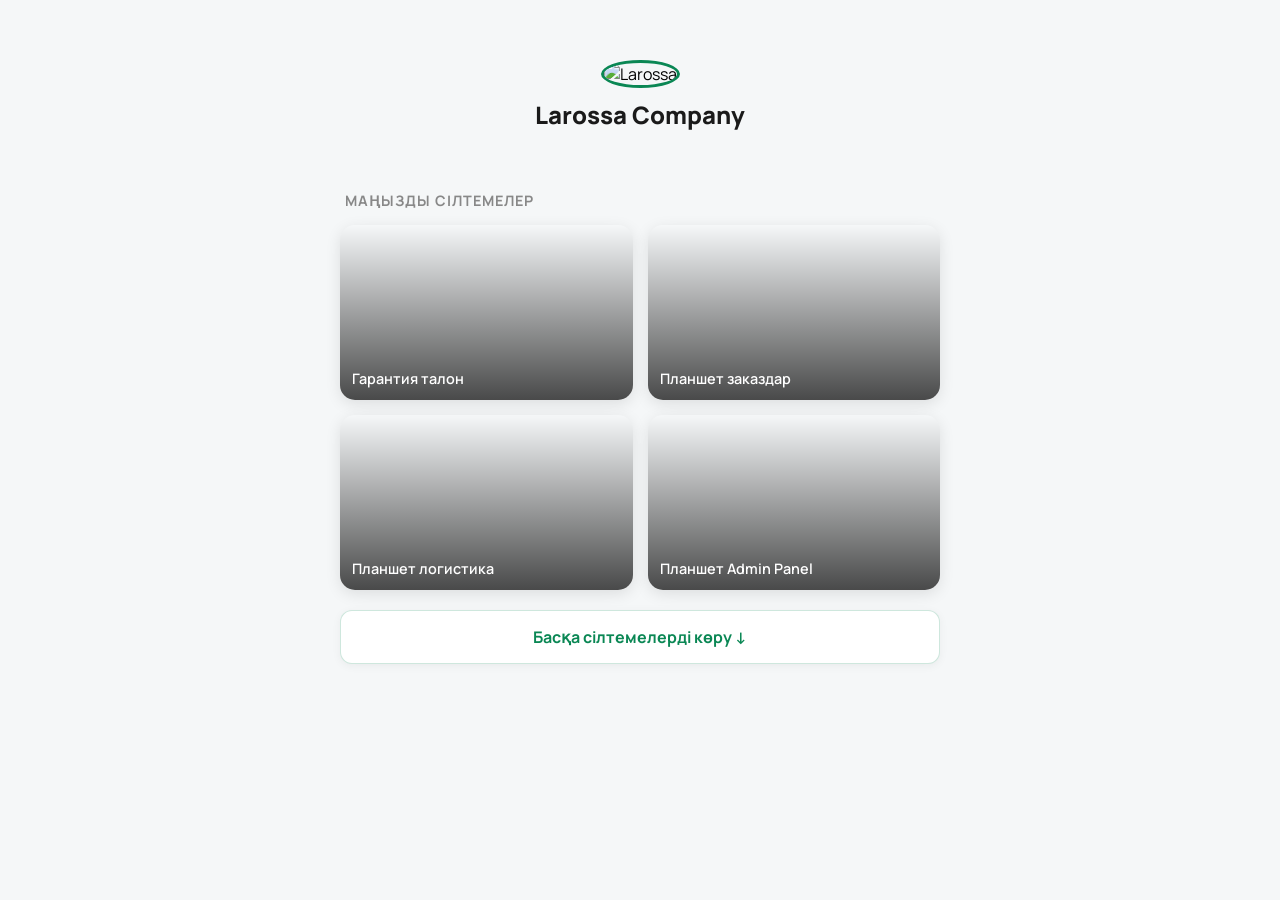
==== index.html @ 6d0a40e6 "Update index.html" ====
<!DOCTYPE html>
<html lang="kk">
<head>
    <meta charset="UTF-8">
    <meta name="viewport" content="width=device-width, initial-scale=1.0">
    <title>Larossa | Сілтемелер порталы</title>
    <link href="https://fonts.googleapis.com/css2?family=Manrope:wght@400;600;800&display=swap" rel="stylesheet">
    <style>
        :root {
            --bg-color: #F5F7F8;
            --larossa-green: #0A8754;
            --larossa-dark: #1A1A1A;
            --white: #FFFFFF;
        }

        body {
            font-family: 'Manrope', sans-serif;
            background-color: var(--bg-color);
            margin: 0;
            padding: 20px;
            display: flex;
            flex-direction: column;
            align-items: center;
        }

        .header {
            text-align: center;
            margin: 40px 0;
        }

        .main-logo {
            width: 80px;
            height: 80px;
            border-radius: 50%;
            border: 3px solid var(--larossa-green);
            margin-bottom: 10px;
        }

        h2 { font-weight: 800; color: var(--larossa-dark); margin: 0; }

        .container {
            width: 100%;
            max-width: 600px;
        }

        .section-title {
            font-size: 0.9rem;
            text-transform: uppercase;
            letter-spacing: 1px;
            color: #888;
            margin: 20px 0 15px 5px;
            font-weight: 700;
        }

        /* Grid System */
        .grid {
            display: grid;
            grid-template-columns: repeat(2, 1fr); /* Телефонда 2 қатар */
            gap: 15px;
        }

        /* Карточка стилі */
        .link-card {
            aspect-ratio: 16 / 9; /* Сәл сопақша квадрат */
            border-radius: 15px;
            position: relative;
            overflow: hidden;
            text-decoration: none;
            display: flex;
            align-items: flex-end;
            padding: 12px;
            background-size: cover;
            background-position: center;
            transition: transform 0.3s ease;
            box-shadow: 0 4px 15px rgba(0,0,0,0.1);
        }

        .link-card:hover { transform: translateY(-5px); }

        /* Суреттің бетіндегі күңгірт қабат (текст оқылу үшін) */
        .link-card::after {
            content: "";
            position: absolute;
            top: 0; left: 0; right: 0; bottom: 0;
            background: linear-gradient(to top, rgba(0,0,0,0.7), transparent);
            z-index: 1;
        }

        .link-card span {
            color: white;
            font-weight: 600;
            font-size: 0.9rem;
            position: relative;
            z-index: 2;
        }

        /* Раскрывающийся список (Details/Summary) */
        details {
            margin-top: 20px;
            width: 100%;
        }

        summary {
            list-style: none;
            padding: 15px;
            background: var(--white);
            border-radius: 12px;
            cursor: pointer;
            font-weight: 700;
            text-align: center;
            color: var(--larossa-green);
            border: 1px solid rgba(10, 135, 84, 0.2);
            box-shadow: 0 2px 10px rgba(0,0,0,0.05);
        }

        summary::-webkit-details-marker { display: none; }

        .more-links {
            margin-top: 15px;
            display: grid;
            grid-template-columns: repeat(2, 1fr);
            gap: 15px;
        }

        /* Суреттер (Мысал ретінде) */
        .logo { background-image: url('https://i.ibb.co.com/hFhh091B/logo.jpg'); }
        .logo2 { background-image: url('https://i.ibb.co.com/xqrTSq0d/logo2.jpg'); }
        .img-talon { background-image: url('https://i.ibb.co.com/5xFCdHnH/image.png'); }
        .img-order-tablet { background-image: url('https://i.ibb.co.com/dwwY4bC5/image.png'); }
        .parfum-catalog { background-image: url('https://i.ibb.co.com/wNzszx00/image.png'); }
        .tablet-info { background-image: url('https://i.ibb.co.com/q3thtWdB/image.png'); }
        .admin-larossa { background-image: url('https://i.ibb.co.com/bV7DLCh/image.png'); }
        .google-photo { background-image: url('[data-uri]'); }
        .img-logistic { background-image: url('https://i.ibb.co.com/ZRsCJvVy/image.png'); }
        .img-admin-tablet { background-image: url('https://i.ibb.co.com/vr7xwR9/image.png'); }
        .img-tab-ord { background-image: url('https://i.ibb.co.com/GfgzMLRS/image.png'); }

    </style>
</head>
<body>

    <div class="header">
        <img src="https://i.ibb.co.com/xqrTSq0d/logo2.jpg" alt="Larossa" class="main-logo">
        <h2>Larossa Company</h2>
    </div>

    <div class="container">
        <p class="section-title">Маңызды сілтемелер</p>
        <div class="grid">
            <a href="https://verification-larossa.vercel.app" class="link-card img-talon">
                <span>Гарантия талон</span>
            </a>
            <a href="https://order-tablet.vercel.app/" class="link-card img-order-tablet">
                <span>Планшет заказдар</span>
            </a>
            <a href="https://order-tablet.vercel.app/logistic.html" class="link-card img-logistic">
                <span>Планшет логистика</span>
            </a>
             <a href="https://order-tablet.vercel.app/admin.htm" class="link-card img-admin-tablet">
                <span>Планшет Admin Panel</span>
            </a>
        </div>

        <details>
            <summary>Басқа сілтемелерді көру ↓</summary>
            <div class="more-links">
                <a href="https://larossa-parfum.vercel.app/" class="link-card parfum-catalog">
                    <span>Larossa Parfum</span>
                </a>
                <a href="https://larossa-admin-1c4e.vercel.app/" class="link-card admin-larossa">
                    <span>Larossa Admin Panel</span>
                </a>
                <a href="https://larossa-tablet.vercel.app/" class="link-card tablet-info">
                    <span>Tablet Info Site</span>
                </a>
                <!-- <a class="link-card"></a> -->
                <a href="https://tabord.vercel.app" class="link-card img-tab-ord">
                    <span>Tablet Order Old</span>
                </a>

                <a href="https://docs.google.com/spreadsheets/d/1u7T7lGbIvgHhG8JxWNNgHK0X9gIK9KAcIjQOewuol2s/edit?usp=sharing" class="link-card google-photo">
                    <span>Гарантия талон</span>
                </a>
                <!-- <a href="https://docs.google.com/spreadsheets/d/1MIAvuvFOprSRODo-tbY8HzwO29RBLBEURg0iL03JXKs/edit?usp=sharing" class="link-card google-photo">
                    <span>Планшет заказдар</span>
                </a> -->
                <a href="https://docs.google.com/spreadsheets/d/13bPM_inFofWvX0b2xyXkfLhNUJ-ubwMTy_xui6X1R38/edit?usp=sharing" class="link-card google-photo">
                    <span>Larossa Parfum</span>
                </a>
                <a href="https://docs.google.com/spreadsheets/d/1jvmnqUuFOtTuPW8xGA1qc2hK8neG4qlotNtf1NgYAL4/edit?usp=sharing" class="link-card google-photo">
                    <span>Tablet Order Old</span>
                </a>
            </div>
        </details>
    </div>

</body>
</html>
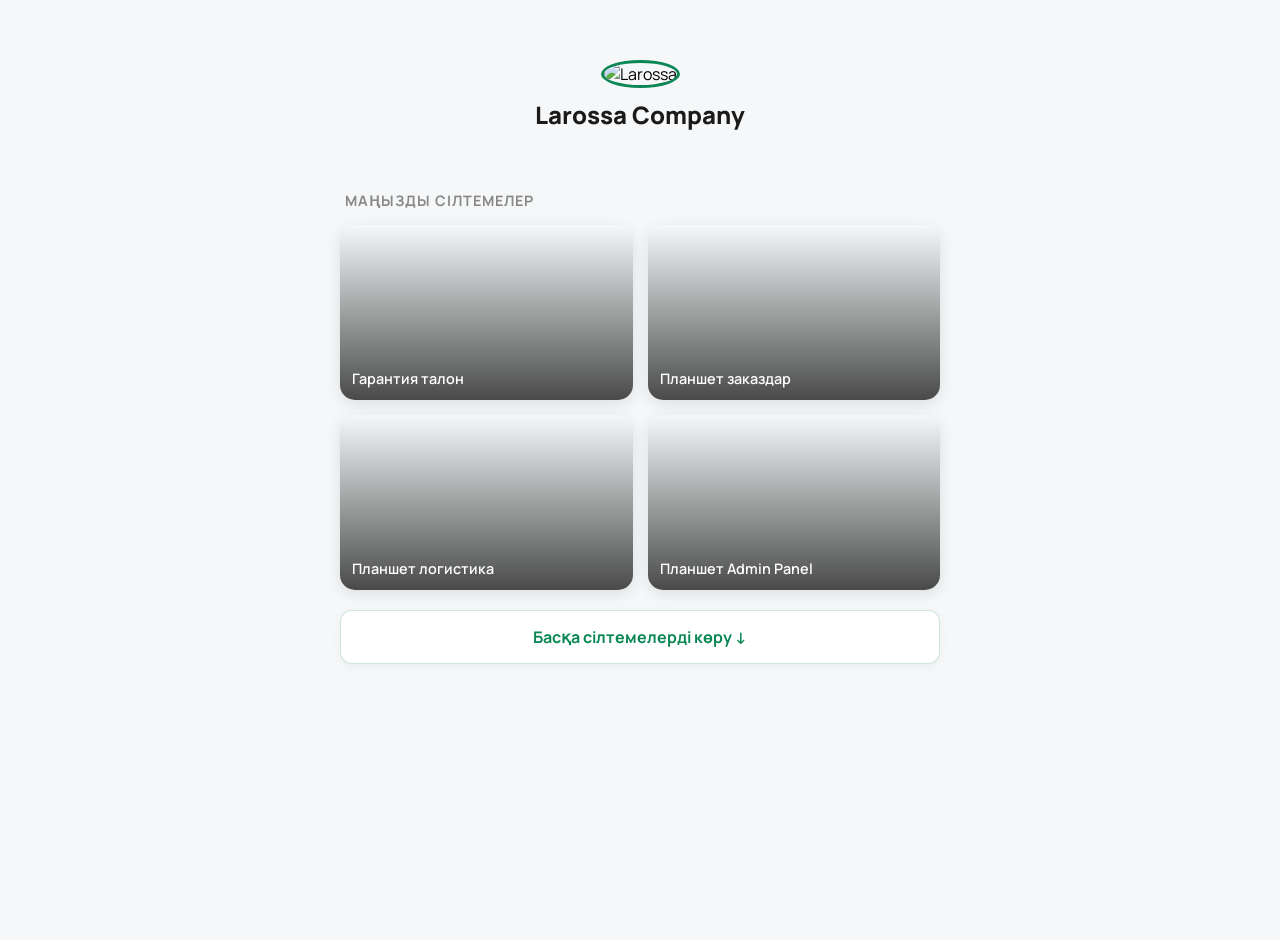
==== commit 454f1432: "Add prefetch links for additional HTML pages" ====
--- a/index.html
+++ b/index.html
@@ -4,6 +4,10 @@
     <meta charset="UTF-8">
     <meta name="viewport" content="width=device-width, initial-scale=1.0">
     <title>Larossa | Сілтемелер порталы</title>
+    <link rel="prefetch" href="admin.html">
+    <link rel="prefetch" href="logistic.html">
+    <link rel="prefetch" href="talon.html">
+    <link rel="prefetch" href="orders.html">
     <link href="https://fonts.googleapis.com/css2?family=Manrope:wght@400;600;800&display=swap" rel="stylesheet">
     <style>
         :root {
@@ -21,6 +25,7 @@
             display: flex;
             flex-direction: column;
             align-items: center;
+            min-height: 100vh;
         }
 
         .header {
@@ -147,16 +152,16 @@
     <div class="container">
         <p class="section-title">Маңызды сілтемелер</p>
         <div class="grid">
-            <a href="https://verification-larossa.vercel.app" class="link-card img-talon">
+            <a href="talon.html" class="link-card img-talon">
                 <span>Гарантия талон</span>
             </a>
-            <a href="https://order-tablet.vercel.app/" class="link-card img-order-tablet">
+            <a href="orders.html" class="link-card img-order-tablet">
                 <span>Планшет заказдар</span>
             </a>
-            <a href="https://order-tablet.vercel.app/logistic.html" class="link-card img-logistic">
+            <a href="logistic.html" class="link-card img-logistic">
                 <span>Планшет логистика</span>
             </a>
-             <a href="https://order-tablet.vercel.app/admin.htm" class="link-card img-admin-tablet">
+             <a href="admin.html" class="link-card img-admin-tablet">
                 <span>Планшет Admin Panel</span>
             </a>
         </div>
@@ -164,30 +169,30 @@
         <details>
             <summary>Басқа сілтемелерді көру ↓</summary>
             <div class="more-links">
-                <a href="https://larossa-parfum.vercel.app/" class="link-card parfum-catalog">
+                <a href="https://larossa-parfum.vercel.app/" class="link-card parfum-catalog" target="_blank">
                     <span>Larossa Parfum</span>
                 </a>
-                <a href="https://larossa-admin-1c4e.vercel.app/" class="link-card admin-larossa">
+                <a href="https://larossa-admin-1c4e.vercel.app/" class="link-card admin-larossa" target="_blank">
                     <span>Larossa Admin Panel</span>
                 </a>
-                <a href="https://larossa-tablet.vercel.app/" class="link-card tablet-info">
+                <a href="https://larossa-tablet.vercel.app/" class="link-card tablet-info" target="_blank">
                     <span>Tablet Info Site</span>
                 </a>
                 <!-- <a class="link-card"></a> -->
-                <a href="https://tabord.vercel.app" class="link-card img-tab-ord">
+                <a href="https://tabord.vercel.app" class="link-card img-tab-ord" target="_blank">
                     <span>Tablet Order Old</span>
                 </a>
 
-                <a href="https://docs.google.com/spreadsheets/d/1u7T7lGbIvgHhG8JxWNNgHK0X9gIK9KAcIjQOewuol2s/edit?usp=sharing" class="link-card google-photo">
+                <a href="https://docs.google.com/spreadsheets/d/1u7T7lGbIvgHhG8JxWNNgHK0X9gIK9KAcIjQOewuol2s/edit?usp=sharing" class="link-card google-photo" target="_blank">
                     <span>Гарантия талон</span>
                 </a>
                 <!-- <a href="https://docs.google.com/spreadsheets/d/1MIAvuvFOprSRODo-tbY8HzwO29RBLBEURg0iL03JXKs/edit?usp=sharing" class="link-card google-photo">
                     <span>Планшет заказдар</span>
                 </a> -->
-                <a href="https://docs.google.com/spreadsheets/d/13bPM_inFofWvX0b2xyXkfLhNUJ-ubwMTy_xui6X1R38/edit?usp=sharing" class="link-card google-photo">
+                <a href="https://docs.google.com/spreadsheets/d/13bPM_inFofWvX0b2xyXkfLhNUJ-ubwMTy_xui6X1R38/edit?usp=sharing" class="link-card google-photo" target="_blank">
                     <span>Larossa Parfum</span>
                 </a>
-                <a href="https://docs.google.com/spreadsheets/d/1jvmnqUuFOtTuPW8xGA1qc2hK8neG4qlotNtf1NgYAL4/edit?usp=sharing" class="link-card google-photo">
+                <a href="https://docs.google.com/spreadsheets/d/1jvmnqUuFOtTuPW8xGA1qc2hK8neG4qlotNtf1NgYAL4/edit?usp=sharing" class="link-card google-photo" target="_blank">
                     <span>Tablet Order Old</span>
                 </a>
             </div>
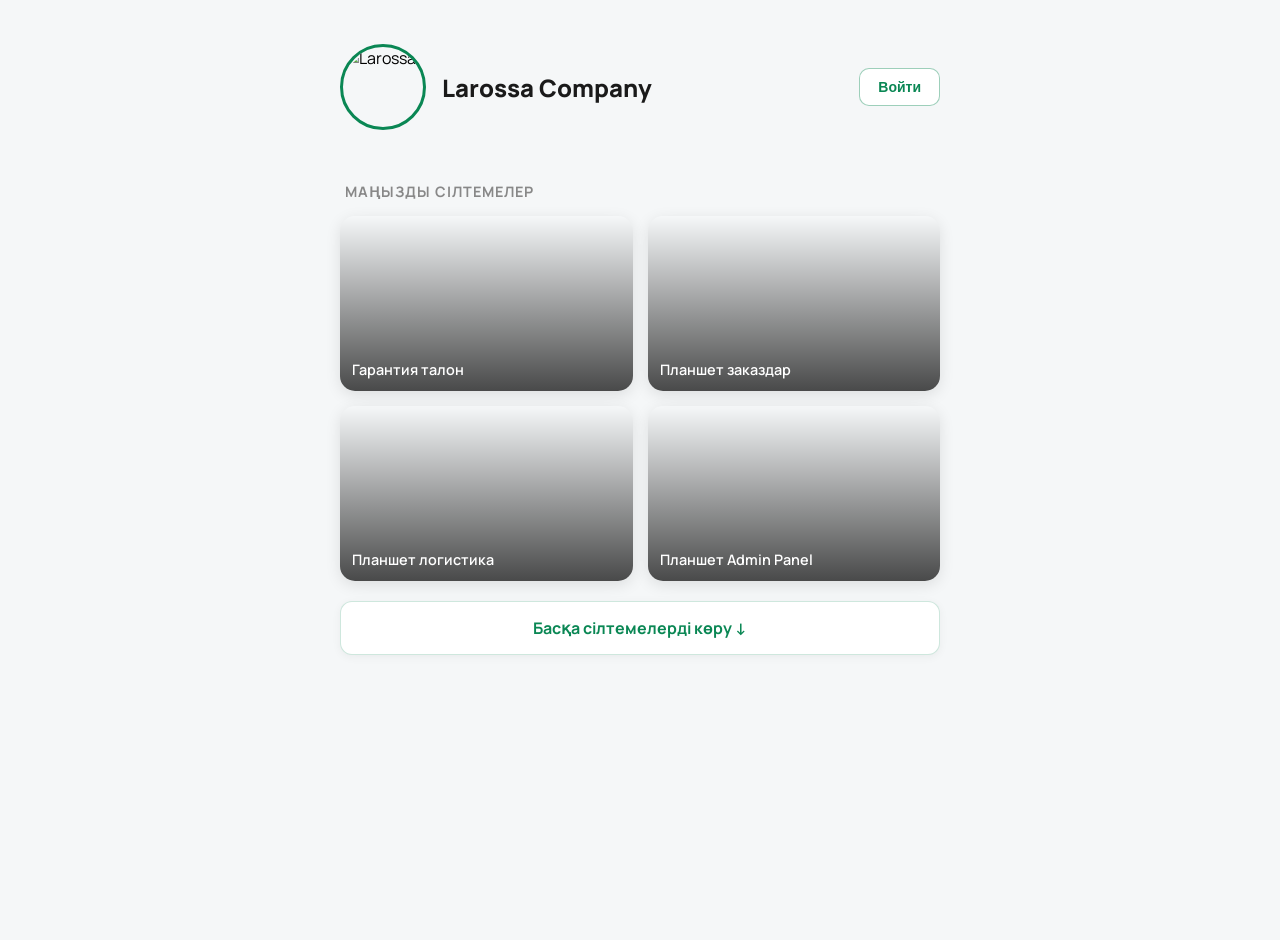
==== commit 8a7f097f: "Refactor header layout and add authentication popup" ====
--- a/index.html
+++ b/index.html
@@ -29,9 +29,35 @@
         }
 
         .header {
-            text-align: center;
-            margin: 40px 0;
-        }
+            width: 100%;
+            max-width: 600px;
+            display: flex;
+            align-items: center;
+            justify-content: space-between;
+            gap: 16px;
+            margin: 24px 0 32px;
+            flex-wrap: wrap;
+        }
+        .header-left {
+            display: flex;
+            align-items: center;
+            gap: 16px;
+            flex: 1;
+            min-width: 0;
+        }
+        .header .main-logo { margin-bottom: 0; }
+        .header-auth-btn {
+            padding: 10px 18px;
+            border-radius: 10px;
+            font-weight: 600;
+            font-size: 14px;
+            cursor: pointer;
+            border: 1px solid rgba(10,135,84,0.4);
+            background: #fff;
+            color: var(--larossa-green);
+            flex-shrink: 0;
+        }
+        .header-auth-btn:hover { background: #f0fdf4; }
 
         .main-logo {
             width: 80px;
@@ -145,8 +171,23 @@
 <body>
 
     <div class="header">
-        <img src="https://i.ibb.co.com/xqrTSq0d/logo2.jpg" alt="Larossa" class="main-logo">
-        <h2>Larossa Company</h2>
+        <div class="header-left">
+            <img src="https://i.ibb.co.com/xqrTSq0d/logo2.jpg" alt="Larossa" class="main-logo">
+            <h2 id="companyName">Larossa Company</h2>
+        </div>
+        <button type="button" id="authBtn" class="header-auth-btn">Войти</button>
+    </div>
+    <div id="authPopup" style="display:none;position:fixed;inset:0;background:rgba(0,0,0,.5);z-index:10000;align-items:center;justify-content:center;padding:20px">
+        <div style="background:#fff;border-radius:16px;padding:28px;max-width:340px;width:100%;box-shadow:0 20px 60px rgba(0,0,0,.25)">
+            <h3 style="margin:0 0 20px;font-size:18px">Кіру</h3>
+            <p id="authErr" style="color:#dc2626;font-size:13px;margin-bottom:10px;min-height:18px"></p>
+            <input type="text" id="authLogin" placeholder="Логин" style="width:100%;padding:12px;border:1px solid #e2e8f0;border-radius:10px;margin-bottom:10px;font-size:15px;box-sizing:border-box">
+            <input type="password" id="authPwd" placeholder="Пароль" style="width:100%;padding:12px;border:1px solid #e2e8f0;border-radius:10px;margin-bottom:16px;font-size:15px;box-sizing:border-box">
+            <div style="display:flex;gap:10px;margin-top:4px">
+                <button type="button" id="authCancel" style="flex:1;padding:12px;border:1px solid #e2e8f0;border-radius:10px;background:#f1f5f9;color:#1e293b;font-weight:600;cursor:pointer;font-size:14px">Болдырмау</button>
+                <button type="button" id="authSubmit" style="flex:1;padding:12px;border:none;border-radius:10px;background:var(--larossa-green);color:#fff;font-weight:600;cursor:pointer;font-size:14px">Кіру</button>
+            </div>
+        </div>
     </div>
 
     <div class="container">
@@ -199,5 +240,136 @@
         </details>
     </div>
 
+<script src="https://cdn.jsdelivr.net/npm/@supabase/supabase-js@2"></script>
+<script>
+(function(){
+  const SB_URL='https://jnuokhhqojlurvadcduv.supabase.co';
+  const SB_KEY='sb_publishable_3l9NjY0Qadv3dJ9x3-t19w_8mKniZBk';
+  const sb=window.supabase.createClient(SB_URL,SB_KEY);
+  const PORTAL_TOKEN_KEY='portal_token';
+  const PROTECTED_PAGES=['orders.html','logistic.html','talon.html','admin.html'];
+
+  sb.from('site_display').select('company_name').eq('id',1).single().then(function(r){
+    if(r.data&&r.data.company_name){
+      var el=document.getElementById('companyName');
+      if(el) el.textContent=r.data.company_name;
+    }
+  });
+
+  function updateAuthButton(){
+    var btn=document.getElementById('authBtn');
+    if(!btn) return;
+    btn.textContent=localStorage.getItem(PORTAL_TOKEN_KEY)?'Выйти':'Войти';
+  }
+  function showAuthPopup(){
+    document.getElementById('authErr').textContent='';
+    document.getElementById('authLogin').value='';
+    document.getElementById('authPwd').value='';
+    document.getElementById('authPopup').style.display='flex';
+  }
+  function hideAuthPopup(){
+    document.getElementById('authPopup').style.display='none';
+  }
+  function sha256Hex(str){
+    return crypto.subtle.digest('SHA-256',new TextEncoder().encode(str)).then(function(buf){
+      return Array.from(new Uint8Array(buf)).map(function(b){return ('0'+b.toString(16)).slice(-2);}).join('');
+    });
+  }
+  function doLogin(){
+    var login=document.getElementById('authLogin').value.trim();
+    var pwd=(document.getElementById('authPwd').value||'').trim();
+    var errEl=document.getElementById('authErr');
+    if(!login){ errEl.textContent='Логин енгізіңіз'; return; }
+    if(!pwd){ errEl.textContent='Пароль енгізіңіз'; return; }
+    errEl.textContent='';
+    sb.from('portal_users').select('id,password_hash').eq('login', login).maybeSingle().then(function(r){
+      if(r.error){ errEl.textContent='Қате: '+ (r.error.message||'база'); return; }
+      var user=r.data;
+      if(!user||!user.id){ errEl.textContent='Логин немесе пароль қате'; return; }
+      var stored=String(user.password_hash||'').trim();
+      var storedLower=stored.toLowerCase();
+      var isSha256Hex=/^[0-9a-f]{64}$/.test(storedLower);
+      function doSession(){
+        var token=crypto.randomUUID?crypto.randomUUID():''+Date.now()+Math.random();
+        var deviceInfo=(navigator.userAgent||'').slice(0,500);
+        sb.from('portal_sessions').insert({user_id:user.id,token:token,device_info:deviceInfo}).then(function(ins){
+          if(ins.error){ errEl.textContent='Сеанс қате: '+ins.error.message; return; }
+          localStorage.setItem(PORTAL_TOKEN_KEY,token);
+          hideAuthPopup();
+          updateAuthButton();
+        });
+      }
+      if(!isSha256Hex){
+        if(pwd!==stored){ errEl.textContent='Логин немесе пароль қате'; return; }
+        doSession();
+        return;
+      }
+      sha256Hex(pwd).then(function(inputHash){
+        var inputHashStr=String(inputHash||'').trim().toLowerCase();
+        if(inputHashStr!==storedLower){ errEl.textContent='Логин немесе пароль қате'; return; }
+        doSession();
+      });
+    }).catch(function(e){ errEl.textContent='Қате: '+(e&&e.message?e.message:'желі'); });
+  }
+  function doLogout(){
+    localStorage.removeItem(PORTAL_TOKEN_KEY);
+    updateAuthButton();
+  }
+
+  document.getElementById('authBtn').addEventListener('click',function(){
+    if(localStorage.getItem(PORTAL_TOKEN_KEY)) doLogout();
+    else showAuthPopup();
+  });
+  document.getElementById('authCancel').addEventListener('click',hideAuthPopup);
+  document.getElementById('authSubmit').addEventListener('click',doLogin);
+  document.getElementById('authPwd').addEventListener('keydown',function(e){ if(e.key==='Enter') doLogin(); });
+
+  document.querySelector('.container').addEventListener('click',function(e){
+    var a=e.target.closest('a[href]');
+    if(!a||!a.href) return;
+    var path=a.getAttribute('href')||'';
+    var isProtected=PROTECTED_PAGES.some(function(p){ return path.indexOf(p)!==-1; });
+    if(isProtected&&!localStorage.getItem(PORTAL_TOKEN_KEY)){
+      e.preventDefault();
+      showAuthPopup();
+    }
+  });
+
+  updateAuthButton();
+
+  // Сеанс әлі бар-жоғын тексеру (админ аяқтағанда сол құрылғыдан шығару)
+  function checkSessionAndLogout(){
+    var token=localStorage.getItem(PORTAL_TOKEN_KEY);
+    if(!token) return;
+    sb.from('portal_sessions').select('id').eq('token',token).maybeSingle().then(function(r){
+      if(r.error||!r.data){
+        localStorage.removeItem(PORTAL_TOKEN_KEY);
+        updateAuthButton();
+        alert('Сеанс аяқталды. Қайта кіріңіз.');
+      }
+    });
+  }
+
+  // Бет ашылғанда бір рет тексеру
+  if(localStorage.getItem(PORTAL_TOKEN_KEY)) checkSessionAndLogout();
+  // 15 сек сайын тексеру (админ «Завершить» басқанда көп күтпей шығады)
+  setInterval(checkSessionAndLogout,15000);
+
+  // Realtime: админ сеансты жойған сәтте дереу шығару
+  function subscribeSessionKick(){
+    var token=localStorage.getItem(PORTAL_TOKEN_KEY);
+    if(!token) return;
+    sb.channel('portal_sessions_kick').on('postgres_changes',{event:'DELETE',schema:'public',table:'portal_sessions'},function(p){
+      var old=p.old;
+      if(old&&old.token===token){
+        localStorage.removeItem(PORTAL_TOKEN_KEY);
+        updateAuthButton();
+        alert('Сеанс аяқталды. Қайта кіріңіз.');
+      }
+    }).subscribe();
+  }
+  subscribeSessionKick();
+})();
+</script>
 </body>
 </html>
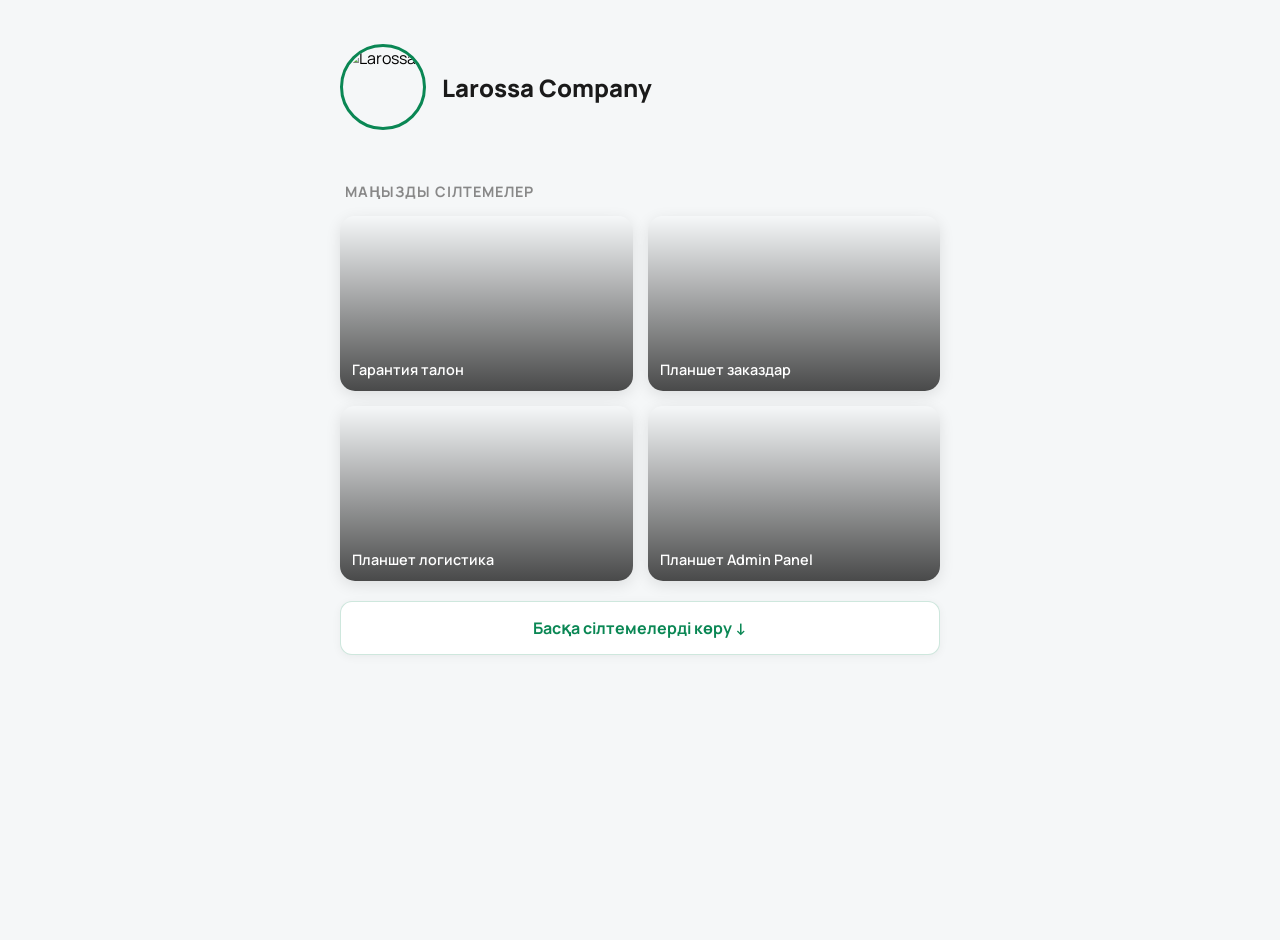
==== commit d3d0b581: "Remove authentication button and popup Removed authentication button and related popup functionality" ====
--- a/index.html
+++ b/index.html
@@ -46,19 +46,6 @@
             min-width: 0;
         }
         .header .main-logo { margin-bottom: 0; }
-        .header-auth-btn {
-            padding: 10px 18px;
-            border-radius: 10px;
-            font-weight: 600;
-            font-size: 14px;
-            cursor: pointer;
-            border: 1px solid rgba(10,135,84,0.4);
-            background: #fff;
-            color: var(--larossa-green);
-            flex-shrink: 0;
-        }
-        .header-auth-btn:hover { background: #f0fdf4; }
-
         .main-logo {
             width: 80px;
             height: 80px;
@@ -175,19 +162,6 @@
             <img src="https://i.ibb.co.com/xqrTSq0d/logo2.jpg" alt="Larossa" class="main-logo">
             <h2 id="companyName">Larossa Company</h2>
         </div>
-        <button type="button" id="authBtn" class="header-auth-btn">Войти</button>
-    </div>
-    <div id="authPopup" style="display:none;position:fixed;inset:0;background:rgba(0,0,0,.5);z-index:10000;align-items:center;justify-content:center;padding:20px">
-        <div style="background:#fff;border-radius:16px;padding:28px;max-width:340px;width:100%;box-shadow:0 20px 60px rgba(0,0,0,.25)">
-            <h3 style="margin:0 0 20px;font-size:18px">Кіру</h3>
-            <p id="authErr" style="color:#dc2626;font-size:13px;margin-bottom:10px;min-height:18px"></p>
-            <input type="text" id="authLogin" placeholder="Логин" style="width:100%;padding:12px;border:1px solid #e2e8f0;border-radius:10px;margin-bottom:10px;font-size:15px;box-sizing:border-box">
-            <input type="password" id="authPwd" placeholder="Пароль" style="width:100%;padding:12px;border:1px solid #e2e8f0;border-radius:10px;margin-bottom:16px;font-size:15px;box-sizing:border-box">
-            <div style="display:flex;gap:10px;margin-top:4px">
-                <button type="button" id="authCancel" style="flex:1;padding:12px;border:1px solid #e2e8f0;border-radius:10px;background:#f1f5f9;color:#1e293b;font-weight:600;cursor:pointer;font-size:14px">Болдырмау</button>
-                <button type="button" id="authSubmit" style="flex:1;padding:12px;border:none;border-radius:10px;background:var(--larossa-green);color:#fff;font-weight:600;cursor:pointer;font-size:14px">Кіру</button>
-            </div>
-        </div>
     </div>
 
     <div class="container">
@@ -243,132 +217,14 @@
 <script src="https://cdn.jsdelivr.net/npm/@supabase/supabase-js@2"></script>
 <script>
 (function(){
-  const SB_URL='https://jnuokhhqojlurvadcduv.supabase.co';
-  const SB_KEY='sb_publishable_3l9NjY0Qadv3dJ9x3-t19w_8mKniZBk';
-  const sb=window.supabase.createClient(SB_URL,SB_KEY);
-  const PORTAL_TOKEN_KEY='portal_token';
-  const PROTECTED_PAGES=['orders.html','logistic.html','talon.html','admin.html'];
-
+  if(typeof window.supabase==='undefined')return;
+  var sb=window.supabase.createClient('https://jnuokhhqojlurvadcduv.supabase.co','sb_publishable_3l9NjY0Qadv3dJ9x3-t19w_8mKniZBk');
   sb.from('site_display').select('company_name').eq('id',1).single().then(function(r){
-    if(r.data&&r.data.company_name){
-      var el=document.getElementById('companyName');
-      if(el) el.textContent=r.data.company_name;
+    if(r&&r.data&&r.data.company_name){
+      var e=document.getElementById('companyName');
+      if(e)e.textContent=r.data.company_name;
     }
-  });
-
-  function updateAuthButton(){
-    var btn=document.getElementById('authBtn');
-    if(!btn) return;
-    btn.textContent=localStorage.getItem(PORTAL_TOKEN_KEY)?'Выйти':'Войти';
-  }
-  function showAuthPopup(){
-    document.getElementById('authErr').textContent='';
-    document.getElementById('authLogin').value='';
-    document.getElementById('authPwd').value='';
-    document.getElementById('authPopup').style.display='flex';
-  }
-  function hideAuthPopup(){
-    document.getElementById('authPopup').style.display='none';
-  }
-  function sha256Hex(str){
-    return crypto.subtle.digest('SHA-256',new TextEncoder().encode(str)).then(function(buf){
-      return Array.from(new Uint8Array(buf)).map(function(b){return ('0'+b.toString(16)).slice(-2);}).join('');
-    });
-  }
-  function doLogin(){
-    var login=document.getElementById('authLogin').value.trim();
-    var pwd=(document.getElementById('authPwd').value||'').trim();
-    var errEl=document.getElementById('authErr');
-    if(!login){ errEl.textContent='Логин енгізіңіз'; return; }
-    if(!pwd){ errEl.textContent='Пароль енгізіңіз'; return; }
-    errEl.textContent='';
-    sb.from('portal_users').select('id,password_hash').eq('login', login).maybeSingle().then(function(r){
-      if(r.error){ errEl.textContent='Қате: '+ (r.error.message||'база'); return; }
-      var user=r.data;
-      if(!user||!user.id){ errEl.textContent='Логин немесе пароль қате'; return; }
-      var stored=String(user.password_hash||'').trim();
-      var storedLower=stored.toLowerCase();
-      var isSha256Hex=/^[0-9a-f]{64}$/.test(storedLower);
-      function doSession(){
-        var token=crypto.randomUUID?crypto.randomUUID():''+Date.now()+Math.random();
-        var deviceInfo=(navigator.userAgent||'').slice(0,500);
-        sb.from('portal_sessions').insert({user_id:user.id,token:token,device_info:deviceInfo}).then(function(ins){
-          if(ins.error){ errEl.textContent='Сеанс қате: '+ins.error.message; return; }
-          localStorage.setItem(PORTAL_TOKEN_KEY,token);
-          hideAuthPopup();
-          updateAuthButton();
-        });
-      }
-      if(!isSha256Hex){
-        if(pwd!==stored){ errEl.textContent='Логин немесе пароль қате'; return; }
-        doSession();
-        return;
-      }
-      sha256Hex(pwd).then(function(inputHash){
-        var inputHashStr=String(inputHash||'').trim().toLowerCase();
-        if(inputHashStr!==storedLower){ errEl.textContent='Логин немесе пароль қате'; return; }
-        doSession();
-      });
-    }).catch(function(e){ errEl.textContent='Қате: '+(e&&e.message?e.message:'желі'); });
-  }
-  function doLogout(){
-    localStorage.removeItem(PORTAL_TOKEN_KEY);
-    updateAuthButton();
-  }
-
-  document.getElementById('authBtn').addEventListener('click',function(){
-    if(localStorage.getItem(PORTAL_TOKEN_KEY)) doLogout();
-    else showAuthPopup();
-  });
-  document.getElementById('authCancel').addEventListener('click',hideAuthPopup);
-  document.getElementById('authSubmit').addEventListener('click',doLogin);
-  document.getElementById('authPwd').addEventListener('keydown',function(e){ if(e.key==='Enter') doLogin(); });
-
-  document.querySelector('.container').addEventListener('click',function(e){
-    var a=e.target.closest('a[href]');
-    if(!a||!a.href) return;
-    var path=a.getAttribute('href')||'';
-    var isProtected=PROTECTED_PAGES.some(function(p){ return path.indexOf(p)!==-1; });
-    if(isProtected&&!localStorage.getItem(PORTAL_TOKEN_KEY)){
-      e.preventDefault();
-      showAuthPopup();
-    }
-  });
-
-  updateAuthButton();
-
-  // Сеанс әлі бар-жоғын тексеру (админ аяқтағанда сол құрылғыдан шығару)
-  function checkSessionAndLogout(){
-    var token=localStorage.getItem(PORTAL_TOKEN_KEY);
-    if(!token) return;
-    sb.from('portal_sessions').select('id').eq('token',token).maybeSingle().then(function(r){
-      if(r.error||!r.data){
-        localStorage.removeItem(PORTAL_TOKEN_KEY);
-        updateAuthButton();
-        alert('Сеанс аяқталды. Қайта кіріңіз.');
-      }
-    });
-  }
-
-  // Бет ашылғанда бір рет тексеру
-  if(localStorage.getItem(PORTAL_TOKEN_KEY)) checkSessionAndLogout();
-  // 15 сек сайын тексеру (админ «Завершить» басқанда көп күтпей шығады)
-  setInterval(checkSessionAndLogout,15000);
-
-  // Realtime: админ сеансты жойған сәтте дереу шығару
-  function subscribeSessionKick(){
-    var token=localStorage.getItem(PORTAL_TOKEN_KEY);
-    if(!token) return;
-    sb.channel('portal_sessions_kick').on('postgres_changes',{event:'DELETE',schema:'public',table:'portal_sessions'},function(p){
-      var old=p.old;
-      if(old&&old.token===token){
-        localStorage.removeItem(PORTAL_TOKEN_KEY);
-        updateAuthButton();
-        alert('Сеанс аяқталды. Қайта кіріңіз.');
-      }
-    }).subscribe();
-  }
-  subscribeSessionKick();
+  }).catch(function(){});
 })();
 </script>
 </body>
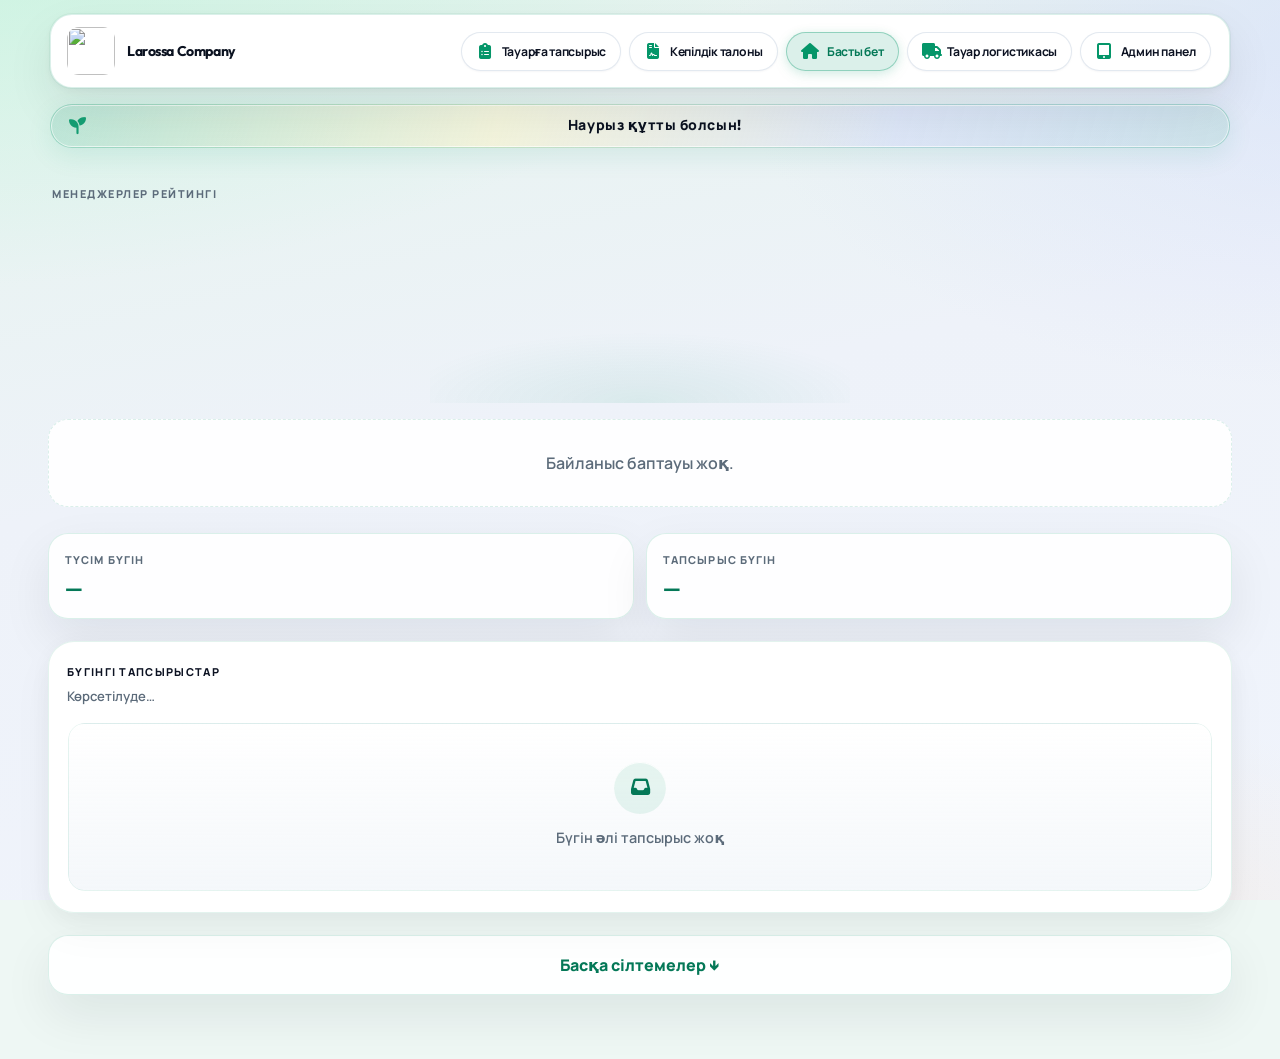
==== commit 4b05cdb3: "Add files via upload" ====
--- a/index.html
+++ b/index.html
@@ -1,231 +1,190 @@
 <!DOCTYPE html>
 <html lang="kk">
-<head>
-    <meta charset="UTF-8">
-    <meta name="viewport" content="width=device-width, initial-scale=1.0">
-    <title>Larossa | Сілтемелер порталы</title>
-    <link rel="prefetch" href="admin.html">
-    <link rel="prefetch" href="logistic.html">
-    <link rel="prefetch" href="talon.html">
-    <link rel="prefetch" href="orders.html">
-    <link href="https://fonts.googleapis.com/css2?family=Manrope:wght@400;600;800&display=swap" rel="stylesheet">
-    <style>
-        :root {
-            --bg-color: #F5F7F8;
-            --larossa-green: #0A8754;
-            --larossa-dark: #1A1A1A;
-            --white: #FFFFFF;
-        }
+  <head>
+    <meta charset="UTF-8" />
+    <meta name="viewport" content="width=device-width, initial-scale=1, viewport-fit=cover" />
+    <meta name="theme-color" content="#0A8754" />
+    <meta name="view-transition" content="same-origin" />
+    <meta name="apple-mobile-web-app-capable" content="yes" />
+    <title>Larossa — Портал</title>
+    <meta name="description" content="Larossa порталы: рейтинг, тапсырыс, логистика және кепілдік талоны." />
+    <link rel="preconnect" href="https://fonts.googleapis.com" />
+    <link rel="preconnect" href="https://fonts.gstatic.com" crossorigin />
+    <link
+      href="https://fonts.googleapis.com/css2?family=Manrope:wght@400;600;700;800&family=Outfit:wght@500;600;700&display=swap"
+      rel="stylesheet"
+    />
+    <link rel="stylesheet" href="https://cdnjs.cloudflare.com/ajax/libs/font-awesome/6.5.0/css/all.min.css" />
+    <link rel="stylesheet" href="portal-theme.css" />
+    <link rel="stylesheet" href="portal-ui.css" />
+    <link rel="stylesheet" href="portal-nav.css" />
+    <link rel="stylesheet" href="home-portal.css" />
+  </head>
+  <body class="has-portal-nav portal-elite">
+    <div class="net-offline" id="netOffline">
+      <i class="fas fa-wifi" aria-hidden="true"></i> Интернет жоқ. Қосылымды тексеріңіз.
+    </div>
+    <div class="toast-err" id="toastErr" role="status"></div>
 
-        body {
-            font-family: 'Manrope', sans-serif;
-            background-color: var(--bg-color);
-            margin: 0;
-            padding: 20px;
-            display: flex;
-            flex-direction: column;
-            align-items: center;
-            min-height: 100vh;
-        }
-
-        .header {
-            width: 100%;
-            max-width: 600px;
-            display: flex;
-            align-items: center;
-            justify-content: space-between;
-            gap: 16px;
-            margin: 24px 0 32px;
-            flex-wrap: wrap;
-        }
-        .header-left {
-            display: flex;
-            align-items: center;
-            gap: 16px;
-            flex: 1;
-            min-width: 0;
-        }
-        .header .main-logo { margin-bottom: 0; }
-        .main-logo {
-            width: 80px;
-            height: 80px;
-            border-radius: 50%;
-            border: 3px solid var(--larossa-green);
-            margin-bottom: 10px;
-        }
-
-        h2 { font-weight: 800; color: var(--larossa-dark); margin: 0; }
-
-        .container {
-            width: 100%;
-            max-width: 600px;
-        }
-
-        .section-title {
-            font-size: 0.9rem;
-            text-transform: uppercase;
-            letter-spacing: 1px;
-            color: #888;
-            margin: 20px 0 15px 5px;
-            font-weight: 700;
-        }
-
-        /* Grid System */
-        .grid {
-            display: grid;
-            grid-template-columns: repeat(2, 1fr); /* Телефонда 2 қатар */
-            gap: 15px;
-        }
-
-        /* Карточка стилі */
-        .link-card {
-            aspect-ratio: 16 / 9; /* Сәл сопақша квадрат */
-            border-radius: 15px;
-            position: relative;
-            overflow: hidden;
-            text-decoration: none;
-            display: flex;
-            align-items: flex-end;
-            padding: 12px;
-            background-size: cover;
-            background-position: center;
-            transition: transform 0.3s ease;
-            box-shadow: 0 4px 15px rgba(0,0,0,0.1);
-        }
-
-        .link-card:hover { transform: translateY(-5px); }
-
-        /* Суреттің бетіндегі күңгірт қабат (текст оқылу үшін) */
-        .link-card::after {
-            content: "";
-            position: absolute;
-            top: 0; left: 0; right: 0; bottom: 0;
-            background: linear-gradient(to top, rgba(0,0,0,0.7), transparent);
-            z-index: 1;
-        }
-
-        .link-card span {
-            color: white;
-            font-weight: 600;
-            font-size: 0.9rem;
-            position: relative;
-            z-index: 2;
-        }
-
-        /* Раскрывающийся список (Details/Summary) */
-        details {
-            margin-top: 20px;
-            width: 100%;
-        }
-
-        summary {
-            list-style: none;
-            padding: 15px;
-            background: var(--white);
-            border-radius: 12px;
-            cursor: pointer;
-            font-weight: 700;
-            text-align: center;
-            color: var(--larossa-green);
-            border: 1px solid rgba(10, 135, 84, 0.2);
-            box-shadow: 0 2px 10px rgba(0,0,0,0.05);
-        }
-
-        summary::-webkit-details-marker { display: none; }
-
-        .more-links {
-            margin-top: 15px;
-            display: grid;
-            grid-template-columns: repeat(2, 1fr);
-            gap: 15px;
-        }
-
-        /* Суреттер (Мысал ретінде) */
-        .logo { background-image: url('https://i.ibb.co.com/hFhh091B/logo.jpg'); }
-        .logo2 { background-image: url('https://i.ibb.co.com/xqrTSq0d/logo2.jpg'); }
-        .img-talon { background-image: url('https://i.ibb.co.com/5xFCdHnH/image.png'); }
-        .img-order-tablet { background-image: url('https://i.ibb.co.com/dwwY4bC5/image.png'); }
-        .parfum-catalog { background-image: url('https://i.ibb.co.com/wNzszx00/image.png'); }
-        .tablet-info { background-image: url('https://i.ibb.co.com/q3thtWdB/image.png'); }
-        .admin-larossa { background-image: url('https://i.ibb.co.com/bV7DLCh/image.png'); }
-        .google-photo { background-image: url('[data-uri]'); }
-        .img-logistic { background-image: url('https://i.ibb.co.com/ZRsCJvVy/image.png'); }
-        .img-admin-tablet { background-image: url('https://i.ibb.co.com/vr7xwR9/image.png'); }
-        .img-tab-ord { background-image: url('https://i.ibb.co.com/GfgzMLRS/image.png'); }
-
-    </style>
-</head>
-<body>
-
-    <div class="header">
-        <div class="header-left">
-            <img src="https://i.ibb.co.com/xqrTSq0d/logo2.jpg" alt="Larossa" class="main-logo">
-            <h2 id="companyName">Larossa Company</h2>
-        </div>
+    <nav class="portal-topnav" aria-label="Негізгі беттер">
+      <div class="portal-topnav__brand">
+        <img
+          src="https://i.ibb.co.com/xqrTSq0d/logo2.jpg"
+          alt=""
+          class="portal-topnav__logo"
+          width="44"
+          height="44"
+          fetchpriority="high"
+        />
+        <span class="portal-topnav__company-name" title="">Larossa Company</span>
+      </div>
+      <div class="portal-topnav__link-row">
+        <a href="orders.html" class="portal-topnav__link" title="Жаңа тапсырыс жіберу">
+          <i class="fas fa-clipboard-list" aria-hidden="true"></i>
+          <span>Тауарға тапсырыс</span>
+        </a>
+        <a href="talon.html" class="portal-topnav__link" title="Кепілдік талонын дайындау және сақтау">
+          <i class="fas fa-file-contract" aria-hidden="true"></i>
+          <span>Кепілдік талоны</span>
+        </a>
+        <a href="index.html" class="portal-topnav__link is-active" title="Басты бет — портал">
+          <i class="fas fa-home" aria-hidden="true"></i>
+          <span>Басты бет</span>
+        </a>
+        <a href="logistic.html" class="portal-topnav__link" title="Жеткізу тапсырыстарын қарау">
+          <i class="fas fa-truck" aria-hidden="true"></i>
+          <span>Тауар логистикасы</span>
+        </a>
+        <a href="admin.html" class="portal-topnav__link" title="Админ панел">
+          <i class="fas fa-tablet-alt" aria-hidden="true"></i>
+          <span>Админ панел</span>
+        </a>
+      </div>
+    </nav>
+    <div class="portal-occasion-banner" role="status" aria-label="Наурыз құттықтауы">
+      <span class="portal-occasion-banner__ico" aria-hidden="true"><i class="fas fa-seedling"></i></span>
+      <span class="portal-occasion-banner__txt">Наурыз құтты болсын!</span>
     </div>
 
-    <div class="container">
-        <p class="section-title">Маңызды сілтемелер</p>
-        <div class="grid">
-            <a href="talon.html" class="link-card img-talon">
-                <span>Гарантия талон</span>
-            </a>
-            <a href="orders.html" class="link-card img-order-tablet">
-                <span>Планшет заказдар</span>
-            </a>
-            <a href="logistic.html" class="link-card img-logistic">
-                <span>Планшет логистика</span>
-            </a>
-             <a href="admin.html" class="link-card img-admin-tablet">
-                <span>Планшет Admin Panel</span>
-            </a>
+    <div class="shell">
+      <section class="rank-section" aria-label="Менеджерлер рейтингі">
+        <p class="rank-title" id="rankTitleBar" title="">Менеджерлер рейтингі</p>
+        <p class="rank-period" id="rankPeriodBar" aria-live="polite"></p>
+        <div class="podium" id="podium"></div>
+
+        <div class="rank-list" id="rankList" style="display: none"></div>
+
+        <div class="rank-expand-row" id="rankExpandRow" style="display: none">
+          <span class="rank-expand-row__lbl" title="Толық рейтинг тізімін көрсету">Барлық орындар</span>
+          <button
+            type="button"
+            class="ui-switch"
+            id="rankToggle"
+            role="switch"
+            aria-checked="false"
+            aria-label="Толық рейтингті көрсету"
+            title="Барлық орындар тізімін ашу немесе жабу"
+          >
+            <span class="ui-switch-knob"></span>
+          </button>
         </div>
 
-        <details>
-            <summary>Басқа сілтемелерді көру ↓</summary>
-            <div class="more-links">
-                <a href="https://larossa-parfum.vercel.app/" class="link-card parfum-catalog" target="_blank">
-                    <span>Larossa Parfum</span>
-                </a>
-                <a href="https://larossa-admin-1c4e.vercel.app/" class="link-card admin-larossa" target="_blank">
-                    <span>Larossa Admin Panel</span>
-                </a>
-                <a href="https://larossa-tablet.vercel.app/" class="link-card tablet-info" target="_blank">
-                    <span>Tablet Info Site</span>
-                </a>
-                <!-- <a class="link-card"></a> -->
-                <a href="https://tabord.vercel.app" class="link-card img-tab-ord" target="_blank">
-                    <span>Tablet Order Old</span>
-                </a>
+        <div class="rank-skel" id="rankSkel">Жүктелуде…</div>
+      </section>
 
-                <a href="https://docs.google.com/spreadsheets/d/1u7T7lGbIvgHhG8JxWNNgHK0X9gIK9KAcIjQOewuol2s/edit?usp=sharing" class="link-card google-photo" target="_blank">
-                    <span>Гарантия талон</span>
-                </a>
-                <!-- <a href="https://docs.google.com/spreadsheets/d/1MIAvuvFOprSRODo-tbY8HzwO29RBLBEURg0iL03JXKs/edit?usp=sharing" class="link-card google-photo">
-                    <span>Планшет заказдар</span>
-                </a> -->
-                <a href="https://docs.google.com/spreadsheets/d/13bPM_inFofWvX0b2xyXkfLhNUJ-ubwMTy_xui6X1R38/edit?usp=sharing" class="link-card google-photo" target="_blank">
-                    <span>Larossa Parfum</span>
-                </a>
-                <a href="https://docs.google.com/spreadsheets/d/1jvmnqUuFOtTuPW8xGA1qc2hK8neG4qlotNtf1NgYAL4/edit?usp=sharing" class="link-card google-photo" target="_blank">
-                    <span>Tablet Order Old</span>
-                </a>
+      <section class="day-dash" aria-label="Бүгін қорытындысы">
+        <div class="day-dash-inner">
+          <div class="day-dash-card" title="Бүгінгі күнге сәйкес тапсырыстардың жалпы сомасы">
+            <span class="ddb-l">Түсім бүгін</span>
+            <b id="dayRev">—</b>
+          </div>
+          <div class="day-dash-card" title="Бүгін тіркелген тапсырыс саны">
+            <span class="ddb-l">Тапсырыс бүгін</span>
+            <b id="dayCnt">—</b>
+          </div>
+        </div>
+      </section>
+
+      <div class="today-orbit-wrap">
+        <div class="today-orbit-inner">
+          <section class="today-section" aria-label="Бүгінгі тапсырыстар">
+            <p class="today-section-title">Бүгінгі тапсырыстар</p>
+            <p class="today-section-sub" id="todaySub">Көрсетілуде…</p>
+            <div
+              class="today-feed-scroll"
+              id="todayFeedScroll"
+              tabindex="0"
+              role="region"
+              aria-label="Бүгінгі тапсырыстар тізімі"
+              title="Бүгінгі тапсырыстар карточкалары"
+            >
+              <div class="today-feed-marquee" id="todayFeedMarquee">
+                <div class="today-feed" id="todayFeedInner"></div>
+              </div>
             </div>
+          </section>
+          <div class="portal-session-actions" id="portalSessionActions" hidden>
+            <button type="button" class="portal-logout-btn" id="portalLogoutBtn" title="Порталдан шығу">
+              <i class="fas fa-sign-out-alt" aria-hidden="true"></i>Шығу
+            </button>
+          </div>
+        </div>
+      </div>
+
+      <div class="desktop-only">
+        <details class="more-wrap">
+          <summary title="Қосымша сыртқы сілтемелер">Басқа сілтемелер ↓</summary>
+          <div class="more-links">
+            <a
+              href="https://larossa-parfum.vercel.app/"
+              class="link-card parfum-catalog"
+              target="_blank"
+              rel="noopener noreferrer"
+              title="Larossa Parfum каталогы"
+              ><span>Larossa Parfum</span></a
+            >
+            <a
+              href="https://larossa-admin-1c4e.vercel.app/"
+              class="link-card admin-larossa"
+              target="_blank"
+              rel="noopener noreferrer"
+              title="Басқа орналастырудағы админ"
+              ><span>Larossa Admin</span></a
+            >
+            <a
+              href="https://larossa-tablet.vercel.app/"
+              class="link-card tablet-info"
+              target="_blank"
+              rel="noopener noreferrer"
+              title="Планшет ақпарат беті"
+              ><span>Tablet Info</span></a
+            >
+            <a
+              href="https://tabord.vercel.app"
+              class="link-card img-tab-ord"
+              target="_blank"
+              rel="noopener noreferrer"
+              title="Ескі планшет тапсырыс"
+              ><span>Tablet Order Old</span></a
+            >
+          </div>
         </details>
+      </div>
     </div>
 
-<script src="https://cdn.jsdelivr.net/npm/@supabase/supabase-js@2"></script>
-<script>
-(function(){
-  if(typeof window.supabase==='undefined')return;
-  var sb=window.supabase.createClient('https://jnuokhhqojlurvadcduv.supabase.co','sb_publishable_3l9NjY0Qadv3dJ9x3-t19w_8mKniZBk');
-  sb.from('site_display').select('company_name').eq('id',1).single().then(function(r){
-    if(r&&r.data&&r.data.company_name){
-      var e=document.getElementById('companyName');
-      if(e)e.textContent=r.data.company_name;
-    }
-  }).catch(function(){});
-})();
-</script>
-</body>
+    <nav class="portal-bnav portal-bnav--public" aria-label="Негізгі навигация">
+      <a href="talon.html" class="portal-bnav-item" title="Кепілдік талоны"><i class="fas fa-file-contract"></i><span>Талон</span></a>
+      <a href="orders.html" class="portal-bnav-item" title="Тапсырыс жіберу"><i class="fas fa-clipboard-list"></i><span>Тапсырыс</span></a>
+      <a href="index.html" class="portal-bnav-item portal-bnav-home is-active" title="Басты бет — портал"
+        ><i class="fas fa-home"></i><span>Басты бет</span></a
+      >
+      <a href="logistic.html" class="portal-bnav-item" title="Логистика"><i class="fas fa-truck"></i><span>Логистика</span></a>
+      <a href="admin.html" class="portal-bnav-item portal-bnav-admin" title="Админ панел"><i class="fas fa-tablet-alt"></i><span>Админ панел</span></a>
+    </nav>
+
+    <script src="https://cdn.jsdelivr.net/npm/@supabase/supabase-js@2"></script>
+    <script src="portal-auth.js"></script>
+    <script src="portal-fast-nav.js"></script>
+    <script src="home.js" defer></script>
+  </body>
 </html>
--- a/portal-theme.css
+++ b/portal-theme.css
@@ -0,0 +1,420 @@
+/* Larossa — ортақ «премиум» портал темасы (карточкалар, фон, жұмсақ анимация) */
+:root {
+  --pt-premium-bg0: #e5f4ed;
+  --pt-premium-bg1: #f0f4fc;
+  --pt-premium-glass: rgba(255, 255, 255, 0.86);
+  --pt-premium-shadow: 0 4px 10px rgba(15, 23, 42, 0.05), 0 26px 64px rgba(15, 23, 42, 0.11);
+  --pt-premium-shadow-sm: 0 2px 8px rgba(15, 23, 42, 0.05), 0 16px 44px rgba(15, 23, 42, 0.09);
+  --pt-premium-radius: 22px;
+  --pt-premium-accent: #059669;
+}
+
+body.portal-elite {
+  background-color: #eef7f4;
+  background-image:
+    radial-gradient(ellipse 130% 90% at -5% -15%, rgba(167, 243, 208, 0.5), transparent 52%),
+    radial-gradient(ellipse 100% 80% at 105% 5%, rgba(199, 210, 254, 0.38), transparent 48%),
+    radial-gradient(ellipse 80% 60% at 85% 105%, rgba(254, 215, 170, 0.22), transparent 42%),
+    linear-gradient(168deg, var(--pt-premium-bg0) 0%, #eef2f9 45%, var(--pt-premium-bg1) 100%);
+  background-attachment: fixed;
+  --ui-switch-on-bg: var(--pt-premium-accent);
+  --ui-switch-on-brd: #047857;
+}
+
+body.portal-elite .shell,
+body.portal-elite .container {
+  animation: portalShellIn 0.14s cubic-bezier(0.25, 0.46, 0.45, 0.94) both;
+}
+
+@keyframes portalShellIn {
+  from {
+    opacity: 0;
+    transform: translateY(6px);
+  }
+  to {
+    opacity: 1;
+    transform: translateY(0);
+  }
+}
+
+@media (prefers-reduced-motion: reduce) {
+  body.portal-elite .shell,
+  body.portal-elite .container {
+    animation: none !important;
+  }
+}
+
+/* Басты бет: бүгінгі тапсырыс карточкалары */
+.today-section {
+  margin-bottom: 22px;
+  animation: portalShellIn 0.14s ease 0.02s both;
+}
+
+.today-section-title {
+  font-size: 0.72rem;
+  text-transform: uppercase;
+  letter-spacing: 0.11em;
+  color: var(--muted, #64748b);
+  font-weight: 800;
+  margin: 0 0 6px 4px;
+}
+
+.today-section-sub {
+  font-size: 0.75rem;
+  color: var(--muted, #64748b);
+  font-weight: 600;
+  margin: 0 0 14px 4px;
+  line-height: 1.4;
+}
+
+.rank-period-hint {
+  font-size: 0.72rem;
+  font-weight: 700;
+  color: var(--muted, #64748b);
+  margin: -6px 0 14px 4px;
+  line-height: 1.45;
+}
+
+.today-feed {
+  display: flex;
+  flex-direction: column;
+  gap: 12px;
+}
+
+.today-card {
+  background: var(--card, #fff);
+  border-radius: var(--pt-premium-radius);
+  padding: 14px 16px;
+  border: 1px solid rgba(5, 150, 105, 0.12);
+  box-shadow: var(--pt-premium-shadow-sm);
+  transition: transform 0.22s ease, box-shadow 0.22s ease;
+  animation: todayCardIn 0.42s ease both;
+}
+
+.today-card:nth-child(1) { animation-delay: 0.02s; }
+.today-card:nth-child(2) { animation-delay: 0.05s; }
+.today-card:nth-child(3) { animation-delay: 0.08s; }
+.today-card:nth-child(n+4) { animation-delay: 0.1s; }
+
+@keyframes todayCardIn {
+  from {
+    opacity: 0;
+    transform: translateY(12px);
+  }
+  to {
+    opacity: 1;
+    transform: translateY(0);
+  }
+}
+
+@media (prefers-reduced-motion: reduce) {
+  .today-card { animation: none !important; }
+}
+
+.today-card:active {
+  transform: scale(0.992);
+}
+
+.today-card-h {
+  display: flex;
+  justify-content: space-between;
+  align-items: flex-start;
+  gap: 12px;
+  margin-bottom: 10px;
+}
+
+.today-time {
+  font-size: 1.05rem;
+  font-weight: 800;
+  color: var(--green, var(--pt-premium-accent));
+  letter-spacing: -0.02em;
+}
+
+.today-mgr {
+  font-size: 0.72rem;
+  font-weight: 700;
+  text-transform: uppercase;
+  letter-spacing: 0.06em;
+  color: var(--muted, #64748b);
+  text-align: right;
+  max-width: 52%;
+  line-height: 1.3;
+}
+
+.today-client {
+  font-size: 0.9rem;
+  font-weight: 700;
+  line-height: 1.25;
+  margin-bottom: 2px;
+}
+
+.today-phone {
+  font-size: 0.8rem;
+  font-weight: 600;
+  color: var(--green-d, #067048);
+}
+
+.today-products {
+  font-size: 0.78rem;
+  color: #475569;
+  line-height: 1.45;
+  margin-top: 8px;
+  padding-top: 10px;
+  border-top: 1px solid #f1f5f9;
+}
+
+.today-foot {
+  display: flex;
+  justify-content: space-between;
+  align-items: center;
+  margin-top: 10px;
+  gap: 10px;
+  flex-wrap: wrap;
+}
+
+.today-total {
+  font-size: 0.92rem;
+  font-weight: 800;
+}
+
+.today-bonus {
+  font-size: 0.75rem;
+  font-weight: 700;
+  color: #5b21b6;
+  background: #f5f3ff;
+  padding: 4px 10px;
+  border-radius: 10px;
+}
+
+.today-empty {
+  text-align: center;
+  padding: 28px 16px;
+  color: var(--muted, #64748b);
+  font-weight: 600;
+  font-size: 0.88rem;
+  line-height: 1.45;
+  background: linear-gradient(180deg, rgba(255, 255, 255, 0.95) 0%, rgba(241, 245, 249, 0.85) 100%);
+  border-radius: var(--pt-premium-radius);
+  border: 1px solid rgba(5, 150, 105, 0.1);
+  box-shadow: inset 0 1px 0 rgba(255, 255, 255, 0.85);
+}
+
+/* Подиум: медаль орнына иконка контейнері */
+.p-medal i {
+  font-size: 1.25rem;
+  line-height: 1;
+}
+
+.p-slot.p1 .p-medal i { color: #e2e8f0; }
+.p-slot.p2 .p-medal i { color: #475569; }
+.p-slot.p3 .p-medal i { color: #fcd34d; }
+
+/* Chromium: бет арасында жұмсақ өтулер (React Router-ға ұқсас), meta view-transition қажет */
+@view-transition {
+  navigation: auto;
+}
+
+html.portal-nav-leave body {
+  opacity: 0.88;
+  transition: opacity 0.1s ease-out;
+}
+
+@media (prefers-reduced-motion: reduce) {
+  @view-transition {
+    navigation: none;
+  }
+  html.portal-nav-leave body {
+    opacity: 1;
+    transition: none;
+  }
+}
+
+/* Admin панель — жеңіл фон, карточкалармен үйлесім */
+#appWrap.admin-elite {
+  min-height: 100vh;
+  background: transparent;
+}
+#appWrap.admin-elite .main {
+  background: transparent;
+}
+#appWrap.admin-elite .card {
+  border-radius: var(--rad, 14px);
+  box-shadow: var(--sh-card, 0 12px 40px rgba(15, 23, 42, 0.08));
+}
+#appWrap.admin-elite .mob-card {
+  border-radius: 16px;
+  box-shadow: var(--sh-card, 0 12px 40px rgba(15, 23, 42, 0.08));
+}
+@media (max-width: 900px) {
+  #appWrap.admin-elite .card {
+    border-radius: 18px;
+    border-color: rgba(5, 150, 105, 0.11);
+    box-shadow:
+      0 1px 0 rgba(255, 255, 255, 0.9) inset,
+      0 2px 8px rgba(15, 23, 42, 0.04),
+      0 16px 40px rgba(15, 23, 42, 0.07);
+  }
+  #appWrap.admin-elite .mob-card {
+    border-radius: 18px;
+    border-color: rgba(5, 150, 105, 0.1);
+  }
+}
+@media (min-width: 901px) {
+  #appWrap.admin-elite .page.active {
+    animation: portalShellIn 0.14s ease both;
+  }
+}
+
+/* ——— Pill toggle: тегіс 2D, портал / admin түстерімен ——— */
+:root {
+  --ui-switch-dur: 0.52s;
+  --ui-switch-ease: cubic-bezier(0.45, 0.05, 0.25, 1);
+  --ui-switch-off-bg: #e8ecf1;
+  --ui-switch-off-brd: #c5cdd8;
+  --ui-switch-on-bg: #059669;
+  --ui-switch-on-brd: #047857;
+  --ui-switch-knob-fill: #ffffff;
+  --ui-switch-knob-brd: rgba(15, 23, 42, 0.1);
+}
+.ui-switch-field {
+  display: flex;
+  align-items: center;
+  justify-content: space-between;
+  gap: 12px;
+  width: 100%;
+}
+.ui-switch-field__text {
+  font-size: 13.5px;
+  font-weight: 600;
+  line-height: 1.35;
+  flex: 1;
+  min-width: 0;
+  color: inherit;
+}
+.ui-switch-wrap {
+  flex-shrink: 0;
+  display: inline-flex;
+  align-items: center;
+  position: relative;
+}
+.ui-switch-native {
+  position: absolute;
+  opacity: 0;
+  width: 1px;
+  height: 1px;
+  margin: 0;
+  clip: rect(0, 0, 0, 0);
+  pointer-events: none;
+}
+button.ui-switch,
+label.ui-switch {
+  position: relative;
+  display: inline-flex;
+  align-items: center;
+  width: 48px;
+  height: 28px;
+  margin: 0;
+  padding: 0;
+  border-radius: 999px;
+  border: 1.5px solid var(--ui-switch-off-brd);
+  background: var(--ui-switch-off-bg);
+  cursor: pointer;
+  flex-shrink: 0;
+  box-sizing: border-box;
+  box-shadow: none;
+  overflow: hidden;
+  line-height: 0;
+  vertical-align: middle;
+  transition:
+    background var(--ui-switch-dur) var(--ui-switch-ease),
+    border-color var(--ui-switch-dur) var(--ui-switch-ease),
+    opacity var(--ui-switch-dur) var(--ui-switch-ease);
+}
+button.ui-switch {
+  font: inherit;
+  -webkit-appearance: none;
+  appearance: none;
+}
+.ui-switch-knob {
+  position: absolute;
+  top: 50%;
+  left: 3px;
+  width: 20px;
+  height: 20px;
+  margin-top: -10px;
+  border-radius: 50%;
+  background: var(--ui-switch-knob-fill);
+  border: 1px solid var(--ui-switch-knob-brd);
+  box-shadow: 0 1px 2px rgba(15, 23, 42, 0.08);
+  transition: transform var(--ui-switch-dur) var(--ui-switch-ease);
+  pointer-events: none;
+}
+/* Қосулы — бір түсті жасыл (2D) */
+button.ui-switch.on,
+.ui-switch-native:checked + label.ui-switch {
+  background: var(--ui-switch-on-bg);
+  border-color: var(--ui-switch-on-brd);
+}
+button.ui-switch.on .ui-switch-knob,
+.ui-switch-native:checked + label.ui-switch .ui-switch-knob {
+  transform: translateX(20px);
+  border-color: rgba(255, 255, 255, 0.35);
+}
+button.ui-switch:focus-visible,
+.ui-switch-native:focus-visible + label.ui-switch {
+  outline: 2px solid #0ea5e9;
+  outline-offset: 2px;
+}
+button.ui-switch.on:focus-visible,
+.ui-switch-native:checked:focus-visible + label.ui-switch {
+  outline-color: #047857;
+}
+button.ui-switch:disabled {
+  opacity: 0.55;
+  cursor: not-allowed;
+  pointer-events: none;
+}
+/* Синхрондау — тегіс жартылай мөлдірлік пульс (2D) */
+@keyframes ui-switch-pending-on {
+  0%,
+  100% {
+    opacity: 1;
+  }
+  50% {
+    opacity: 0.82;
+  }
+}
+@keyframes ui-switch-pending-off {
+  0%,
+  100% {
+    opacity: 1;
+  }
+  50% {
+    opacity: 0.78;
+  }
+}
+button.ui-switch.ui-switch--pending {
+  pointer-events: none;
+  cursor: wait;
+}
+button.ui-switch.ui-switch--pending.on {
+  animation: ui-switch-pending-on 0.9s ease-in-out infinite;
+}
+button.ui-switch.ui-switch--pending:not(.on) {
+  animation: ui-switch-pending-off 0.9s ease-in-out infinite;
+}
+button.ui-switch.ui-switch--pending .ui-switch-knob {
+  transition: transform var(--ui-switch-dur) var(--ui-switch-ease);
+}
+@media (prefers-reduced-motion: reduce) {
+  .ui-switch-knob,
+  button.ui-switch,
+  label.ui-switch {
+    transition-duration: 0.01ms;
+  }
+  button.ui-switch.ui-switch--pending,
+  button.ui-switch.ui-switch--pending.on,
+  button.ui-switch.ui-switch--pending:not(.on) {
+    animation: none !important;
+  }
+}
--- a/portal-ui.css
+++ b/portal-ui.css
@@ -0,0 +1,564 @@
+/* Larossa — ортақ «SPA» типография мен нақтылаулар (фреймворксыз) */
+:root {
+  --lr-accent: var(--pt-premium-accent, #059669);
+  --lr-accent-d: #047857;
+  --lr-text: #0b1220;
+  --lr-muted: #64748b;
+  --lr-font: "Manrope", system-ui, -apple-system, "Segoe UI", sans-serif;
+  --lr-font-display: "Outfit", "Manrope", system-ui, sans-serif;
+}
+
+/* Көлденең скроллды болдырмау (карточкалар толық енге сыйсын) */
+html {
+  overflow-x: clip;
+}
+@supports not (overflow: clip) {
+  html {
+    overflow-x: hidden;
+  }
+}
+
+@media (prefers-reduced-motion: no-preference) {
+  html {
+    scroll-behavior: smooth;
+  }
+}
+
+body.portal-elite {
+  font-family: var(--lr-font);
+  -webkit-font-smoothing: antialiased;
+  -moz-osx-font-smoothing: grayscale;
+  max-width: 100vw;
+  box-sizing: border-box;
+}
+
+body.portal-elite .hdr-brand,
+body.portal-elite .logo-text,
+body.portal-elite .page-head .brand {
+  font-family: var(--lr-font-display);
+  letter-spacing: -0.02em;
+}
+
+body.portal-elite h2 {
+  font-family: var(--lr-font-display);
+  letter-spacing: -0.02em;
+}
+
+img,
+video,
+canvas {
+  max-width: 100%;
+  height: auto;
+}
+
+/* Портал: үстігі навигация (десктоп, ≥769px) — барлық has-portal-nav беттерінде */
+@keyframes portalTopnavIn {
+  from {
+    opacity: 0;
+    transform: translateY(6px);
+  }
+  to {
+    opacity: 1;
+    transform: translateY(0);
+  }
+}
+
+.portal-topnav {
+  display: none;
+}
+
+/* Нав сілтемелері */
+.portal-topnav__link {
+  display: inline-flex;
+  align-items: center;
+  gap: 8px;
+  padding: 10px 14px;
+  border-radius: 999px;
+  text-decoration: none;
+  color: var(--dark, #0c1222);
+  font-weight: 700;
+  font-size: 0.76rem;
+  letter-spacing: -0.02em;
+  border: 1px solid rgba(226, 232, 240, 0.95);
+  background: #fff;
+  box-shadow: 0 1px 2px rgba(15, 23, 42, 0.04);
+  transition:
+    background 0.2s ease,
+    color 0.2s ease,
+    border-color 0.2s ease,
+    box-shadow 0.2s ease,
+    transform 0.18s ease;
+}
+
+.portal-topnav__link i {
+  color: var(--green, #059669);
+  font-size: 1rem;
+  width: 1.1em;
+  text-align: center;
+}
+
+.portal-topnav__link:hover {
+  background: rgba(5, 150, 105, 0.09);
+  border-color: rgba(5, 150, 105, 0.28);
+  color: var(--green-d, #047857);
+  box-shadow: 0 8px 28px rgba(5, 150, 105, 0.14);
+  transform: translateY(-2px);
+}
+
+.portal-topnav__link.is-active {
+  background: rgba(5, 150, 105, 0.14);
+  border-color: rgba(5, 150, 105, 0.35);
+  color: var(--green-d, #047857);
+  box-shadow:
+    0 2px 10px rgba(5, 150, 105, 0.12),
+    0 4px 16px rgba(5, 150, 105, 0.08);
+}
+
+/* Телефон: үстігі пилл — тек лого */
+@media (max-width: 768px) {
+  .portal-topnav__link-row,
+  .portal-topnav__company-name {
+    display: none !important;
+  }
+
+  .portal-topnav__brand {
+    display: flex !important;
+    align-items: center;
+    justify-content: center;
+    margin: 0;
+    padding: 0;
+    border: none;
+    gap: 0;
+    flex: 0 0 auto;
+  }
+
+  .portal-topnav__logo {
+    width: 44px;
+    height: 44px;
+    border-radius: 12px;
+    object-fit: cover;
+    flex-shrink: 0;
+    display: block;
+  }
+
+  .portal-topnav {
+    display: flex;
+    flex-wrap: nowrap;
+    align-items: center;
+    justify-content: center;
+    width: 100%;
+    max-width: min(1280px, calc(100vw - 28px));
+    box-sizing: border-box;
+    margin: 0 auto 12px;
+    padding: 10px 18px;
+    background: #fff;
+    border: 1px solid rgba(226, 232, 240, 0.98);
+    border-radius: 9999px;
+    box-shadow:
+      0 1px 0 rgba(255, 255, 255, 0.96) inset,
+      0 2px 10px rgba(15, 23, 42, 0.05),
+      0 14px 36px rgba(15, 23, 42, 0.07);
+  }
+
+  body.portal-elite .portal-topnav,
+  #authWrap.portal-auth--elite .portal-topnav {
+    max-width: min(1180px, calc(100vw - 28px));
+  }
+
+  @media (prefers-reduced-motion: no-preference) {
+    .portal-topnav {
+      animation: portalTopnavIn 0.35s ease 0.05s both;
+    }
+  }
+}
+
+@media (min-width: 769px) {
+  .portal-topnav__brand {
+    display: flex !important;
+    align-items: center;
+    justify-content: flex-start;
+    margin: 0;
+    padding: 0;
+    border: none;
+    gap: 12px;
+    flex-shrink: 0;
+    min-width: 0;
+  }
+
+  .portal-topnav__logo {
+    width: 48px;
+    height: 48px;
+    border-radius: 12px;
+    object-fit: cover;
+    display: block;
+    flex-shrink: 0;
+  }
+
+  .portal-topnav__company-name {
+    display: block !important;
+    font-family: var(--lr-font-display, "Outfit", "Manrope", system-ui, sans-serif);
+    font-weight: 700;
+    font-size: clamp(0.88rem, 1.1vw, 1.02rem);
+    letter-spacing: -0.03em;
+    line-height: 1.2;
+    color: var(--lr-text, #0f172a);
+    min-width: 0;
+    overflow: hidden;
+    text-overflow: ellipsis;
+    white-space: nowrap;
+    max-width: min(280px, 28vw);
+  }
+
+  .portal-topnav__link-row {
+    display: flex !important;
+    flex-wrap: wrap;
+    align-items: center;
+    justify-content: flex-end;
+    gap: 8px;
+    flex: 1;
+    min-width: 0;
+  }
+
+  .portal-topnav {
+    display: flex;
+    align-items: center;
+    justify-content: space-between;
+    gap: 16px 20px;
+    flex-wrap: wrap;
+    width: 100%;
+    max-width: min(1280px, calc(100vw - 40px));
+    box-sizing: border-box;
+    margin: 0 auto 16px;
+    padding: 12px 18px 12px 16px;
+    background: #fff;
+    border: 1px solid rgba(226, 232, 240, 0.98);
+    border-radius: 22px;
+    box-shadow:
+      0 1px 0 rgba(255, 255, 255, 0.96) inset,
+      0 2px 10px rgba(15, 23, 42, 0.05),
+      0 18px 44px rgba(15, 23, 42, 0.07);
+    backdrop-filter: none;
+    -webkit-backdrop-filter: none;
+  }
+
+  @media (prefers-reduced-motion: no-preference) {
+    .portal-topnav {
+      animation: portalTopnavIn 0.35s ease 0.05s both;
+    }
+  }
+}
+
+@media (min-width: 900px) {
+  body.portal-elite .portal-topnav,
+  #authWrap.portal-auth--elite .portal-topnav {
+    max-width: min(1180px, calc(100vw - 40px));
+    border-color: rgba(5, 150, 105, 0.14);
+    box-shadow:
+      0 1px 0 rgba(255, 255, 255, 0.96) inset,
+      0 2px 10px rgba(15, 23, 42, 0.05),
+      0 20px 48px rgba(15, 23, 42, 0.08),
+      0 0 0 1px rgba(5, 150, 105, 0.06);
+  }
+}
+
+@media (prefers-reduced-motion: reduce) {
+  .portal-topnav {
+    animation: none !important;
+  }
+}
+
+/* Мереке жолағы — portal-topnav астында, сол ен (max-width) */
+.portal-occasion-banner {
+  width: 100%;
+  max-width: min(1280px, calc(100vw - 40px));
+  box-sizing: border-box;
+  margin: 4px auto 14px;
+  padding: 10px clamp(10px, 2.5vw, 18px);
+  min-height: clamp(34px, 5vw, 44px);
+  display: flex;
+  align-items: center;
+  justify-content: center;
+  gap: clamp(8px, 1.5vw, 12px);
+  flex-wrap: wrap;
+  border-radius: 999px;
+  background: linear-gradient(
+    105deg,
+    rgba(5, 150, 105, 0.14) 0%,
+    rgba(254, 243, 199, 0.5) 38%,
+    rgba(165, 180, 252, 0.18) 72%,
+    rgba(5, 150, 105, 0.1) 100%
+  );
+  border: 1px solid rgba(5, 150, 105, 0.2);
+  box-shadow:
+    0 8px 26px rgba(5, 150, 105, 0.1),
+    0 0 0 1px rgba(255, 255, 255, 0.6) inset;
+  color: var(--lr-text, #0b1220);
+  font-family: var(--lr-font-display, "Outfit", "Manrope", system-ui, sans-serif);
+  font-size: clamp(12px, 2.3vw, 14px);
+  font-weight: 800;
+  letter-spacing: 0.04em;
+  line-height: 1.25;
+  text-align: center;
+}
+
+.portal-occasion-banner__ico {
+  color: var(--green, #059669);
+  font-size: clamp(15px, 2.8vw, 17px);
+  opacity: 0.92;
+  flex-shrink: 0;
+}
+
+.portal-occasion-banner__txt {
+  flex: 1;
+  min-width: 0;
+}
+
+@media (max-width: 768px) {
+  .portal-occasion-banner {
+    max-width: min(1280px, calc(100vw - 28px));
+    margin: 2px auto 12px;
+    border-radius: 999px;
+  }
+}
+
+@media (min-width: 900px) {
+  body.portal-elite .portal-occasion-banner {
+    max-width: min(1180px, calc(100vw - 40px));
+  }
+}
+
+/* Портал сессиясы: шығу (басты бет) */
+.portal-session-actions {
+  margin-top: 18px;
+  padding-top: 16px;
+  border-top: 1px solid rgba(5, 150, 105, 0.12);
+}
+
+.portal-logout-btn {
+  display: flex;
+  align-items: center;
+  justify-content: center;
+  gap: 10px;
+  width: 100%;
+  padding: 14px 16px;
+  border-radius: 16px;
+  border: 1px solid rgba(15, 23, 42, 0.1);
+  background: rgba(248, 250, 252, 0.95);
+  color: #475569;
+  font-family: inherit;
+  font-size: 0.9rem;
+  font-weight: 700;
+  cursor: pointer;
+  transition:
+    background 0.2s ease,
+    border-color 0.2s ease,
+    color 0.2s ease;
+}
+
+.portal-logout-btn:hover {
+  background: #f1f5f9;
+  border-color: rgba(185, 28, 28, 0.25);
+  color: #b91c1c;
+}
+
+.portal-logout-btn i {
+  font-size: 1rem;
+  opacity: 0.9;
+}
+
+/* Портал құпия сөзі — кіру формасы (portal-auth.js) */
+.lrs-portal-gate {
+  position: fixed;
+  inset: 0;
+  z-index: 2147483647;
+  display: flex;
+  align-items: center;
+  justify-content: center;
+  padding: max(20px, env(safe-area-inset-top)) max(20px, env(safe-area-inset-right)) max(20px, env(safe-area-inset-bottom))
+    max(20px, env(safe-area-inset-left));
+  box-sizing: border-box;
+  font-family: var(--lr-font, "Manrope", system-ui, sans-serif);
+  background:
+    radial-gradient(ellipse 92% 58% at 50% -12%, rgba(5, 150, 105, 0.13), transparent 52%),
+    radial-gradient(ellipse 65% 45% at 100% 100%, rgba(14, 165, 120, 0.09), transparent 48%),
+    linear-gradient(165deg, #e8f4ef 0%, #f4f7f5 42%, #eef6ff 100%);
+}
+
+.lrs-portal-gate__card {
+  display: flex;
+  flex-direction: column;
+  width: 100%;
+  max-width: 400px;
+  position: relative;
+  overflow: hidden;
+  border-radius: 24px;
+  padding: 0;
+  background: linear-gradient(180deg, rgba(255, 255, 255, 0.99) 0%, rgba(252, 253, 254, 0.97) 100%);
+  border: 1px solid rgba(255, 255, 255, 0.9);
+  box-shadow:
+    0 1px 0 rgba(255, 255, 255, 0.95) inset,
+    0 2px 8px rgba(15, 23, 42, 0.04),
+    0 28px 64px rgba(15, 23, 42, 0.11),
+    0 0 0 1px rgba(5, 150, 105, 0.07);
+  backdrop-filter: blur(14px);
+  -webkit-backdrop-filter: blur(14px);
+}
+
+.lrs-portal-gate__accent {
+  height: 4px;
+  width: 100%;
+  flex-shrink: 0;
+  background: linear-gradient(90deg, #047857 0%, #059669 38%, #34d399 100%);
+  opacity: 0.96;
+}
+
+.lrs-portal-gate__head {
+  padding: 26px 28px 0;
+  text-align: center;
+}
+
+.lrs-portal-gate__title {
+  margin: 0 0 10px;
+  font-family: var(--lr-font-display, "Outfit", "Manrope", system-ui, sans-serif);
+  font-size: 1.35rem;
+  font-weight: 800;
+  letter-spacing: -0.035em;
+  line-height: 1.2;
+  color: #0f172a;
+}
+
+.lrs-portal-gate__sub {
+  margin: 0;
+  font-size: 0.9rem;
+  font-weight: 600;
+  color: #64748b;
+  line-height: 1.5;
+}
+
+.lrs-portal-gate__inner {
+  padding: 0 28px 28px;
+  display: flex;
+  flex-direction: column;
+}
+
+.lrs-portal-gate__err {
+  margin: 18px 0 0;
+  min-height: 20px;
+  font-size: 0.8125rem;
+  font-weight: 700;
+  color: #b91c1c;
+  text-align: center;
+}
+
+.lrs-portal-gate__field {
+  display: flex;
+  align-items: stretch;
+  margin-top: 6px;
+  border-radius: 16px;
+  border: 1.5px solid rgba(5, 150, 105, 0.18);
+  background: #f8fafc;
+  box-shadow: 0 1px 2px rgba(15, 23, 42, 0.04) inset;
+  transition:
+    border-color 0.2s ease,
+    box-shadow 0.2s ease,
+    background 0.2s ease;
+  overflow: hidden;
+}
+
+.lrs-portal-gate__field:focus-within {
+  border-color: rgba(5, 150, 105, 0.42);
+  background: #fff;
+  box-shadow:
+    0 0 0 3px rgba(5, 150, 105, 0.11),
+    0 1px 2px rgba(15, 23, 42, 0.04) inset;
+}
+
+.lrs-portal-gate__field-icon {
+  display: flex;
+  align-items: center;
+  justify-content: center;
+  width: 52px;
+  flex-shrink: 0;
+  color: #059669;
+  font-size: 1rem;
+  opacity: 0.88;
+  background: rgba(5, 150, 105, 0.07);
+  border-right: 1px solid rgba(5, 150, 105, 0.12);
+}
+
+.lrs-portal-gate__input {
+  flex: 1;
+  min-width: 0;
+  border: none;
+  background: transparent;
+  padding: 15px 16px 15px 14px;
+  font-size: 1rem;
+  font-family: inherit;
+  font-weight: 600;
+  color: #0f172a;
+  outline: none;
+}
+
+.lrs-portal-gate__input::placeholder {
+  color: #94a3b8;
+  font-weight: 500;
+}
+
+.lrs-portal-gate__btn {
+  margin-top: 20px;
+  width: 100%;
+  padding: 15px 20px;
+  border: none;
+  border-radius: 16px;
+  font-family: inherit;
+  font-size: 0.95rem;
+  font-weight: 800;
+  letter-spacing: 0.02em;
+  color: #fff;
+  cursor: pointer;
+  background: linear-gradient(135deg, #0d9660 0%, #059669 45%, #047857 100%);
+  box-shadow:
+    0 1px 0 rgba(255, 255, 255, 0.22) inset,
+    0 4px 16px rgba(5, 150, 105, 0.32);
+  transition:
+    transform 0.15s ease,
+    box-shadow 0.2s ease,
+    filter 0.2s ease;
+}
+
+.lrs-portal-gate__btn:hover:not(:disabled) {
+  filter: brightness(1.06);
+  box-shadow:
+    0 1px 0 rgba(255, 255, 255, 0.28) inset,
+    0 8px 24px rgba(5, 150, 105, 0.38);
+}
+
+.lrs-portal-gate__btn:active:not(:disabled) {
+  transform: scale(0.99);
+}
+
+.lrs-portal-gate__btn:disabled {
+  opacity: 0.72;
+  cursor: not-allowed;
+  transform: none;
+}
+
+@media (max-width: 400px) {
+  .lrs-portal-gate__head {
+    padding: 22px 20px 0;
+  }
+
+  .lrs-portal-gate__title {
+    font-size: 1.2rem;
+  }
+
+  .lrs-portal-gate__inner {
+    padding: 0 20px 24px;
+  }
+}
+
+@media (prefers-reduced-motion: reduce) {
+  .lrs-portal-gate__btn {
+    transition: none;
+  }
+}
--- a/portal-nav.css
+++ b/portal-nav.css
@@ -0,0 +1,228 @@
+/* Larossa — ортақ төменгі навбар: Талон · Тапсырыс · Басты (орталық) · Логистика · Admin */
+:root {
+  --portal-accent: #059669;
+  --portal-accent-rgb: 5, 150, 105;
+  /* Орталық «Басты бет» тігінен шығып тұрғандықтан + белсенді нүкте үсті — қиылып кетпесін */
+  --portal-nav-pad: 84px;
+  --portal-nav-safe: env(safe-area-inset-bottom, 0px);
+}
+
+.portal-bnav {
+  display: none;
+  position: fixed;
+  bottom: 0;
+  left: 0;
+  right: 0;
+  z-index: 5000;
+  background: rgba(255, 255, 255, 0.97);
+  backdrop-filter: blur(16px);
+  -webkit-backdrop-filter: blur(16px);
+  border-top: 1px solid rgba(15, 23, 42, 0.07);
+  box-shadow: 0 -4px 24px rgba(15, 23, 42, 0.07);
+  overflow: visible;
+  padding: 14px 4px calc(10px + var(--portal-nav-safe));
+  grid-template-columns: 1fr 1fr auto 1fr 1fr;
+  gap: 2px;
+  align-items: center;
+  justify-items: center;
+}
+
+@media (max-width: 768px) {
+  .portal-bnav--public {
+    display: grid;
+  }
+  body.has-portal-nav {
+    padding-bottom: calc(var(--portal-nav-pad) + var(--portal-nav-safe)) !important;
+  }
+}
+
+@media (max-width: 900px) {
+  .portal-bnav--admin {
+    display: grid;
+  }
+  #appWrap.has-portal-nav .main {
+    padding-bottom: calc(var(--portal-nav-pad) + var(--portal-nav-safe) + 12px) !important;
+  }
+  /* Админ кіру: overlay төменгі орын қалдырады (портал нав z-index төмен де көрінеді) */
+  body.has-portal-nav:not(.lrs-in-app) #authWrap {
+    bottom: calc(var(--portal-nav-pad) + var(--portal-nav-safe));
+  }
+}
+
+/* admin.html: кіруден кейін ішкі .bnav қолданылады — портал төменгі navbar қосарланбасын */
+body.lrs-in-app .portal-bnav {
+  display: none !important;
+}
+
+.portal-bnav-item {
+  display: flex;
+  flex-direction: column;
+  align-items: center;
+  justify-content: flex-end;
+  gap: 4px;
+  min-width: 0;
+  width: 100%;
+  max-width: 72px;
+  padding: 6px 2px 2px;
+  text-decoration: none;
+  color: #64748b;
+  font-size: 10px;
+  font-weight: 700;
+  line-height: 1.1;
+  text-align: center;
+  transition: color 0.08s, transform 0.08s;
+  -webkit-tap-highlight-color: transparent;
+  position: relative;
+  border: none;
+  background: none;
+  cursor: pointer;
+  font-family: inherit;
+}
+
+.portal-bnav-item i {
+  font-size: 19px;
+  display: block;
+  transition: transform 0.08s, color 0.08s;
+  color: #94a3b8;
+}
+
+.portal-bnav-item:active {
+  transform: scale(0.93);
+}
+
+.portal-bnav-item.is-active {
+  color: var(--portal-accent);
+}
+
+.portal-bnav-item.is-active i {
+  color: var(--portal-accent);
+  transform: scale(1.1);
+}
+
+.portal-bnav-item.is-active::after {
+  content: "";
+  position: absolute;
+  top: 5px;
+  left: 50%;
+  transform: translateX(-50%);
+  width: 5px;
+  height: 5px;
+  border-radius: 50%;
+  background: var(--portal-accent);
+  box-shadow: 0 0 0 2px rgba(var(--portal-accent-rgb), 0.2);
+}
+
+.portal-bnav-home {
+  width: 64px !important;
+  max-width: 64px !important;
+  height: 64px;
+  min-height: 64px;
+  padding: 0 !important;
+  margin-bottom: 8px;
+  justify-content: center;
+  gap: 1px;
+  border-radius: 50%;
+  background: linear-gradient(160deg, #ffffff 0%, #ecfdf5 55%, #d1fae5 100%);
+  border: 3px solid var(--portal-accent);
+  box-shadow:
+    0 12px 32px rgba(var(--portal-accent-rgb), 0.3),
+    0 2px 8px rgba(15, 23, 42, 0.06);
+  color: var(--portal-accent);
+  transform: translateY(0);
+  margin-bottom: 4px;
+}
+
+.portal-bnav-home i {
+  font-size: 27px !important;
+  color: var(--portal-accent) !important;
+  margin: 0;
+}
+
+.portal-bnav-home span {
+  font-size: 8px !important;
+  font-weight: 800;
+  letter-spacing: -0.03em;
+  line-height: 1;
+  max-width: 56px;
+  overflow: hidden;
+  text-overflow: ellipsis;
+  white-space: nowrap;
+}
+
+.portal-bnav-home.is-active {
+  background: linear-gradient(160deg, #0a8754 0%, #067048 100%);
+  color: #fff;
+  border-color: #065f46;
+  box-shadow:
+    0 14px 36px rgba(var(--portal-accent-rgb), 0.5),
+    0 0 0 4px rgba(var(--portal-accent-rgb), 0.18);
+}
+
+.portal-bnav-home.is-active i {
+  color: #fff !important;
+  transform: scale(1.06) !important;
+}
+
+.portal-bnav-home::after {
+  display: none !important;
+}
+
+.portal-bnav-home.is-active span {
+  color: rgba(255, 255, 255, 0.95);
+}
+
+/* Толық атау «Админ панел» — екі жолға сыйғызу */
+.portal-bnav-admin {
+  max-width: 78px !important;
+}
+.portal-bnav-admin span {
+  font-size: 8px;
+  line-height: 1.12;
+  white-space: normal;
+  max-width: 100%;
+  hyphens: none;
+}
+
+@media (max-width: 380px) {
+  .portal-bnav {
+    gap: 0;
+    padding-left: max(2px, env(safe-area-inset-left, 0px));
+    padding-right: max(2px, env(safe-area-inset-right, 0px));
+  }
+  .portal-bnav-item {
+    max-width: none;
+    padding: 5px 1px 2px;
+    font-size: 9px;
+  }
+  .portal-bnav-item i {
+    font-size: 17px;
+  }
+  .portal-bnav-home {
+    width: 56px !important;
+    max-width: 56px !important;
+    height: 56px !important;
+    min-height: 56px !important;
+    margin-bottom: 2px;
+  }
+  .portal-bnav-home i {
+    font-size: 22px !important;
+  }
+  .portal-bnav-home span {
+    font-size: 7px !important;
+    max-width: 52px;
+  }
+  .portal-bnav-admin {
+    max-width: none !important;
+    padding: 5px 0 2px;
+  }
+  .portal-bnav-admin span {
+    font-size: 7.5px;
+    letter-spacing: -0.03em;
+  }
+}
+
+@media (max-width: 320px) {
+  .portal-bnav-item span {
+    letter-spacing: -0.04em;
+  }
+}
--- a/home-portal.css
+++ b/home-portal.css
@@ -0,0 +1,1280 @@
+:root {
+  --bg0: #e8f0ec;
+  --bg1: #f4f8f5;
+  --green: #059669;
+  --green-d: #047857;
+  --green-glow: rgba(5, 150, 105, 0.35);
+  --dark: #0c1222;
+  --muted: #5c6b7a;
+  --card: rgba(255, 255, 255, 0.92);
+  --stroke: rgba(5, 150, 105, 0.14);
+  --shadow: 0 20px 50px rgba(15, 23, 42, 0.08);
+  --radius: 20px;
+  --gold: linear-gradient(160deg, #f1f5f9 0%, #cbd5e1 40%, #64748b 78%, #334155 100%);
+  --silver: linear-gradient(160deg, #ffffff 0%, #eef2f7 30%, #cbd5e1 55%, #94a3b8 85%, #64748b 100%);
+  --bronze: linear-gradient(160deg, #fff7ed 0%, #fdba74 35%, #c2410c 65%, #7c2d12 100%);
+  /* --portal-nav-pad: portal-nav.css-те (≈76px), мұнда қайта анықтамаңыз — төменгі navbar үстімен сәйкес болуы үшін */
+  --portal-nav-safe: env(safe-area-inset-bottom, 0px);
+  --font: "Manrope", system-ui, sans-serif;
+  --font-display: "Outfit", "Manrope", system-ui, sans-serif;
+}
+
+*,
+*::before,
+*::after {
+  box-sizing: border-box;
+  -webkit-tap-highlight-color: transparent;
+}
+
+html {
+  -webkit-text-size-adjust: 100%;
+  scroll-behavior: smooth;
+}
+
+body {
+  margin: 0;
+  min-height: 100vh;
+  min-height: 100dvh;
+  min-height: -webkit-fill-available;
+  font-family: var(--font);
+  color: var(--dark);
+  background:
+    radial-gradient(1200px 600px at 10% -10%, rgba(5, 150, 105, 0.12), transparent 55%),
+    radial-gradient(900px 500px at 100% 20%, rgba(14, 165, 120, 0.08), transparent 50%),
+    linear-gradient(180deg, var(--bg0) 0%, var(--bg1) 45%, #eef5f0 100%);
+  padding-top: max(14px, env(safe-area-inset-top, 0px));
+  padding-bottom: max(16px, var(--portal-nav-safe));
+  transition: opacity 0.12s ease;
+  touch-action: manipulation;
+}
+
+body.has-portal-nav {
+  padding-bottom: calc(84px + var(--portal-nav-safe));
+}
+
+@media (min-width: 769px) {
+  body.has-portal-nav {
+    padding-bottom: 24px !important;
+  }
+}
+
+/* Admin: толық экран iframe, төменгі навигация жоқ */
+body.admin-route.has-portal-nav {
+  padding-bottom: max(8px, env(safe-area-inset-bottom, 0px)) !important;
+}
+
+#root {
+  min-height: 100dvh;
+  min-height: 100vh;
+  width: 100%;
+  max-width: 100vw;
+}
+
+/* Бір түпкі орау: төменгі nav fixed болса да биіктік дұрыс */
+.portal-root {
+  display: flex;
+  flex-direction: column;
+  min-height: 100dvh;
+  min-height: 100vh;
+  width: 100%;
+  max-width: 100vw;
+  box-sizing: border-box;
+  position: relative;
+}
+
+/* Портал қабығы */
+.portal-chrome {
+  display: flex;
+  flex-direction: column;
+  flex: 1;
+  min-height: 0;
+  width: 100%;
+  box-sizing: border-box;
+}
+
+.portal-chrome--admin {
+  flex: 1;
+  min-height: 100dvh;
+  min-height: 100vh;
+  overflow: hidden;
+}
+
+@media (min-width: 769px) {
+  .portal-chrome--admin {
+    height: 100dvh;
+    max-height: 100dvh;
+  }
+}
+
+.portal-chrome__main {
+  flex: 1;
+  width: 100%;
+  min-width: 0;
+  display: flex;
+  flex-direction: column;
+  min-height: 0;
+}
+
+.portal-chrome__main > * {
+  width: 100%;
+  max-width: 100%;
+  box-sizing: border-box;
+}
+
+.portal-chrome__main--admin {
+  flex: 1;
+  min-height: 0;
+  overflow: hidden;
+}
+
+.net-offline {
+  display: none;
+  position: fixed;
+  top: 0;
+  left: 0;
+  right: 0;
+  z-index: 99999;
+  background: linear-gradient(90deg, #b91c1c, #dc2626);
+  color: #fff;
+  text-align: center;
+  padding: 10px 14px;
+  font-weight: 700;
+  font-size: 13px;
+  animation: slideD 0.35s ease;
+}
+
+body.is-offline .net-offline {
+  display: flex !important;
+  align-items: center;
+  justify-content: center;
+  gap: 8px;
+}
+
+@keyframes slideD {
+  from {
+    transform: translateY(-100%);
+    opacity: 0;
+  }
+  to {
+    transform: translateY(0);
+    opacity: 1;
+  }
+}
+
+.toast-err {
+  position: fixed;
+  bottom: calc(var(--portal-nav-pad) + var(--portal-nav-safe) + 20px);
+  left: 50%;
+  transform: translateX(-50%) translateY(140%);
+  max-width: min(420px, 92vw);
+  background: var(--dark);
+  color: #fff;
+  padding: 14px 20px;
+  border-radius: 16px;
+  font-size: 13px;
+  font-weight: 600;
+  box-shadow: 0 16px 48px rgba(0, 0, 0, 0.25);
+  z-index: 99990;
+  opacity: 0;
+  transition:
+    transform 0.38s cubic-bezier(0.34, 1.56, 0.64, 1),
+    opacity 0.25s;
+  pointer-events: none;
+  text-align: center;
+}
+
+.toast-err.show {
+  transform: translateX(-50%) translateY(0);
+  opacity: 1;
+}
+
+@media (min-width: 769px) {
+  .toast-err {
+    bottom: 24px;
+  }
+}
+
+.shell {
+  width: 100%;
+  max-width: 560px;
+  margin: 0 auto;
+  min-width: 0;
+  /* top: clamp; оң/сол: notch үшін (LTR) */
+  padding: clamp(14px, 3.5vw, 20px) max(14px, env(safe-area-inset-right, 0px)) clamp(10px, 2.5vw, 12px) max(14px, env(safe-area-inset-left, 0px));
+}
+
+@media (min-width: 769px) {
+  .shell {
+    max-width: min(1280px, calc(100vw - 48px));
+    padding: 24px max(24px, env(safe-area-inset-right, 0px)) 20px max(24px, env(safe-area-inset-left, 0px));
+  }
+}
+
+/* Басты бет: жоғарғы навида бренд жоқ — контенттегі қос лого/атауды көрсетпейміз */
+.home-brand--mobile-only {
+  display: none !important;
+}
+
+/* Басты бет: nav shell сыртында; логотип контент ішінде (мобиль) */
+.home-brand {
+  display: flex;
+  align-items: center;
+  justify-content: center;
+  gap: 14px;
+  margin-bottom: 20px;
+  text-align: left;
+  animation: fadeUp 0.55s ease both;
+}
+
+@keyframes fadeUp {
+  from {
+    opacity: 0;
+    transform: translateY(14px);
+  }
+  to {
+    opacity: 1;
+    transform: translateY(0);
+  }
+}
+
+.logo {
+  width: 68px;
+  height: 68px;
+  border-radius: 50%;
+  border: 3px solid var(--green);
+  object-fit: cover;
+  flex-shrink: 0;
+  box-shadow: 0 12px 32px var(--green-glow);
+}
+
+.logo--compact {
+  width: 52px;
+  height: 52px;
+  border-width: 2px;
+  box-shadow: 0 8px 24px var(--green-glow);
+}
+
+.home-brand h1 {
+  margin: 0;
+  font-family: var(--font-display);
+  font-size: 1.28rem;
+  font-weight: 700;
+  letter-spacing: -0.03em;
+  line-height: 1.2;
+  min-width: 0;
+  flex: 1;
+  overflow-wrap: anywhere;
+  word-break: break-word;
+  background: linear-gradient(120deg, var(--dark) 0%, #1e3a2f 100%);
+  -webkit-background-clip: text;
+  background-clip: text;
+  color: transparent;
+}
+
+.rank-section {
+  margin-bottom: 26px;
+  animation: fadeUp 0.55s ease 0.08s both;
+}
+
+.rank-title {
+  font-family: var(--font-display);
+  font-size: 0.68rem;
+  text-transform: uppercase;
+  letter-spacing: 0.14em;
+  color: var(--muted);
+  font-weight: 800;
+  margin: 0 0 6px 4px;
+}
+
+.rank-period {
+  font-size: 0.82rem;
+  font-weight: 600;
+  color: var(--green-d, #047857);
+  margin: 0 0 12px 4px;
+  line-height: 1.45;
+  letter-spacing: -0.01em;
+  min-height: 1.35em;
+}
+
+.rank-period:empty {
+  display: none;
+}
+
+.rank-period-hint {
+  font-size: 12.5px;
+  color: var(--muted);
+  margin: -4px 0 14px 4px;
+  font-weight: 600;
+}
+
+.podium {
+  display: grid;
+  grid-template-columns: 1fr 1.12fr 1fr;
+  gap: 10px;
+  align-items: end;
+  min-height: 176px;
+  margin-bottom: 16px;
+  padding: 14px 4px 10px;
+  position: relative;
+}
+
+.podium::before {
+  content: "";
+  position: absolute;
+  left: 50%;
+  bottom: 0;
+  transform: translateX(-50%);
+  width: min(92%, 420px);
+  height: 72%;
+  background: radial-gradient(ellipse 80% 70% at 50% 100%, rgba(5, 150, 105, 0.09), transparent 72%);
+  pointer-events: none;
+  z-index: 0;
+}
+
+.podium > .p-slot {
+  position: relative;
+  z-index: 1;
+}
+
+@media (min-width: 480px) {
+  .podium {
+    min-height: 196px;
+    gap: 14px;
+    padding: 16px 6px 12px;
+  }
+}
+
+.p-slot {
+  border-radius: 22px;
+  padding: 16px 12px 18px;
+  text-align: center;
+  position: relative;
+  overflow: hidden;
+  transition:
+    transform 0.28s cubic-bezier(0.34, 1.2, 0.64, 1),
+    box-shadow 0.28s ease;
+  box-shadow:
+    0 1px 0 rgba(255, 255, 255, 0.35) inset,
+    0 16px 40px rgba(15, 23, 42, 0.14);
+  animation: rankSlotIn 0.7s cubic-bezier(0.22, 1, 0.36, 1) both;
+}
+
+@keyframes rankSlotIn {
+  from {
+    opacity: 0;
+    filter: blur(5px);
+  }
+  to {
+    opacity: 1;
+    filter: blur(0);
+  }
+}
+
+.p-slot.p2 {
+  animation-delay: 0.08s;
+}
+.p-slot.p1 {
+  animation-delay: 0.02s;
+}
+.p-slot.p3 {
+  animation-delay: 0.14s;
+}
+
+.p-slot:active {
+  transform: scale(0.98);
+}
+.p-slot.p2 {
+  order: 1;
+  padding-bottom: 22px;
+  transform: translateY(10px);
+}
+.p-slot.p1 {
+  order: 2;
+  padding-bottom: 26px;
+  z-index: 2;
+  transform: translateY(0);
+  box-shadow:
+    0 1px 0 rgba(255, 255, 255, 0.22) inset,
+    0 24px 56px rgba(15, 23, 42, 0.18),
+    0 0 0 1px rgba(255, 255, 255, 0.1),
+    0 0 64px rgba(15, 23, 42, 0.06);
+}
+.p-slot.p3 {
+  order: 3;
+  padding-bottom: 20px;
+  transform: translateY(16px);
+}
+
+.p-slot.p1:not(.p-slot--premium) {
+  background: var(--gold);
+  color: #0f172a;
+  border: 1px solid rgba(255, 255, 255, 0.55);
+}
+
+.p-slot.p2 {
+  background: var(--silver);
+  color: #1e293b;
+  border: 1px solid rgba(255, 255, 255, 0.65);
+}
+
+.p-slot.p3 {
+  background: var(--bronze);
+  color: #fffaf5;
+  border: 1px solid rgba(255, 220, 180, 0.35);
+  text-shadow: 0 1px 2px rgba(0, 0, 0, 0.18);
+}
+
+.p-slot.p2::after,
+.p-slot.p3::after {
+  content: "";
+  position: absolute;
+  inset: 0;
+  z-index: 0;
+  border-radius: inherit;
+  background: linear-gradient(165deg, rgba(255, 255, 255, 0.38) 0%, transparent 42%, transparent 58%, rgba(0, 0, 0, 0.06) 100%);
+  pointer-events: none;
+}
+
+.p-slot.p2 > *,
+.p-slot.p3 > * {
+  position: relative;
+  z-index: 1;
+}
+
+.p-slot.p1.p-slot--premium {
+  background:
+    radial-gradient(ellipse 95% 75% at 50% -5%, rgba(255, 255, 255, 0.09) 0%, transparent 52%),
+    linear-gradient(172deg, #252830 0%, #181a20 42%, #0e0f12 100%);
+  color: #f8fafc;
+  border: 1px solid rgba(255, 255, 255, 0.16);
+  box-shadow:
+    0 1px 0 rgba(255, 255, 255, 0.1) inset,
+    0 0 0 1px rgba(0, 0, 0, 0.45) inset,
+    0 12px 32px rgba(0, 0, 0, 0.4),
+    0 32px 72px rgba(0, 0, 0, 0.28),
+    0 0 0 1px rgba(148, 163, 184, 0.12);
+  border-radius: 28px;
+  padding-top: 22px;
+  padding-left: 14px;
+  padding-right: 14px;
+}
+
+.p-slot.p1.p-slot--premium::before {
+  content: "";
+  position: absolute;
+  inset: 0;
+  border-radius: inherit;
+  background: linear-gradient(145deg, rgba(255, 255, 255, 0.14) 0%, transparent 38%, transparent 62%, rgba(100, 116, 139, 0.07) 100%);
+  pointer-events: none;
+  z-index: 0;
+}
+
+.p-slot.p1.p-slot--premium > * {
+  position: relative;
+  z-index: 1;
+}
+
+.p-slot.p1.p-slot--premium .p-name {
+  text-shadow: 0 1px 3px rgba(0, 0, 0, 0.45);
+  letter-spacing: -0.03em;
+  font-size: 0.95rem;
+  font-weight: 800;
+  margin-bottom: 8px;
+}
+
+.p-slot.p1.p-slot--premium .p-sum {
+  color: rgba(226, 232, 240, 0.9);
+  font-weight: 700;
+}
+
+.p-slot.p1.p-slot--premium .p-prize {
+  margin-top: 4px;
+  font-size: 0.6rem;
+  font-weight: 700;
+  text-transform: uppercase;
+  letter-spacing: 0.1em;
+  color: rgba(148, 163, 184, 0.85);
+}
+
+.p-slot.p1.p-slot--premium:hover {
+  transform: translateY(-4px);
+  box-shadow:
+    0 1px 0 rgba(255, 255, 255, 0.12) inset,
+    0 0 0 1px rgba(0, 0, 0, 0.45) inset,
+    0 16px 40px rgba(0, 0, 0, 0.38),
+    0 40px 80px rgba(0, 0, 0, 0.22),
+    0 0 0 1px rgba(255, 255, 255, 0.14);
+}
+
+@media (hover: hover) {
+  .p-slot.p2:hover {
+    transform: translateY(8px);
+  }
+  .p-slot.p3:hover {
+    transform: translateY(14px);
+  }
+}
+
+.p-rank-badge {
+  display: flex;
+  justify-content: center;
+  margin: 0 auto 12px;
+  position: relative;
+  z-index: 2;
+}
+
+.p-rank-badge__txt {
+  display: inline-flex;
+  align-items: center;
+  justify-content: center;
+  min-height: 28px;
+  padding: 6px 16px;
+  border-radius: 999px;
+  font-size: 0.58rem;
+  font-weight: 800;
+  letter-spacing: 0.16em;
+  text-transform: uppercase;
+  color: rgba(248, 250, 252, 0.96);
+  background: linear-gradient(180deg, rgba(255, 255, 255, 0.16) 0%, rgba(148, 163, 184, 0.12) 100%);
+  border: 1px solid rgba(255, 255, 255, 0.28);
+  box-shadow:
+    0 2px 14px rgba(0, 0, 0, 0.28),
+    inset 0 1px 0 rgba(255, 255, 255, 0.35);
+  text-shadow: 0 1px 2px rgba(0, 0, 0, 0.35);
+}
+
+.p-medal {
+  width: 46px;
+  height: 46px;
+  margin: 0 auto 10px;
+  display: flex;
+  align-items: center;
+  justify-content: center;
+  border-radius: 50%;
+  font-size: 1.12rem;
+  flex-shrink: 0;
+  box-sizing: border-box;
+  transition: transform 0.25s ease;
+}
+
+.p-slot.p1.p-slot--premium .p-medal {
+  background: rgba(255, 255, 255, 0.07);
+  border: 1px solid rgba(255, 255, 255, 0.14);
+  color: #e2e8f0;
+  box-shadow:
+    inset 0 1px 0 rgba(255, 255, 255, 0.12),
+    0 4px 16px rgba(0, 0, 0, 0.25);
+}
+
+.p-slot.p2 .p-medal {
+  background: rgba(255, 255, 255, 0.62);
+  border: 1px solid rgba(255, 255, 255, 0.85);
+  color: #334155;
+  box-shadow:
+    inset 0 1px 0 rgba(255, 255, 255, 0.95),
+    0 4px 14px rgba(15, 23, 42, 0.08);
+}
+
+.p-slot.p3 .p-medal {
+  background: rgba(255, 255, 255, 0.14);
+  border: 1px solid rgba(255, 255, 255, 0.22);
+  color: #fef3c7;
+  box-shadow:
+    inset 0 1px 0 rgba(255, 255, 255, 0.18),
+    0 4px 14px rgba(0, 0, 0, 0.15);
+}
+
+.p-name {
+  font-family: var(--font-display);
+  font-weight: 700;
+  font-size: 0.88rem;
+  line-height: 1.25;
+  margin-bottom: 6px;
+  letter-spacing: -0.02em;
+}
+
+.p-sum {
+  font-size: 0.72rem;
+  font-weight: 700;
+  opacity: 0.92;
+  margin-bottom: 8px;
+  letter-spacing: 0.01em;
+}
+
+.p-prize {
+  font-size: 0.65rem;
+  font-weight: 600;
+  line-height: 1.35;
+  opacity: 0.88;
+  padding: 0 4px;
+  letter-spacing: 0.02em;
+}
+
+.rank-list {
+  display: flex;
+  flex-direction: column;
+  gap: 8px;
+  margin-top: 22px;
+}
+
+.rank-row {
+  display: flex;
+  align-items: center;
+  gap: 12px;
+  padding: 12px 14px;
+  background: var(--card);
+  border-radius: 16px;
+  border: 1px solid var(--stroke);
+  box-shadow: 0 4px 16px rgba(15, 23, 42, 0.04);
+  animation: fadeUp 0.4s ease both;
+}
+
+.rank-num {
+  width: 32px;
+  height: 32px;
+  border-radius: 10px;
+  background: linear-gradient(135deg, var(--green), var(--green-d));
+  color: #fff;
+  font-weight: 800;
+  font-size: 0.82rem;
+  display: flex;
+  align-items: center;
+  justify-content: center;
+  flex-shrink: 0;
+}
+
+.rank-body {
+  flex: 1;
+  min-width: 0;
+  display: flex;
+  flex-direction: column;
+  gap: 2px;
+}
+
+.rank-body b {
+  font-size: 0.9rem;
+}
+
+.rank-body span {
+  font-size: 0.78rem;
+  color: var(--muted);
+  font-weight: 600;
+}
+
+.rank-skel {
+  text-align: center;
+  padding: 32px;
+  color: var(--muted);
+  font-weight: 600;
+  background: var(--card);
+  border-radius: var(--radius);
+  border: 1px dashed var(--stroke);
+}
+
+.rank-expand-row {
+  display: flex;
+  flex-wrap: nowrap;
+  align-items: center;
+  justify-content: space-between;
+  gap: 12px;
+  margin-top: 22px;
+  padding: 10px 14px;
+  min-height: 48px;
+  box-sizing: border-box;
+  background: var(--card);
+  border-radius: 16px;
+  border: 1px solid var(--stroke);
+}
+
+.rank-expand-row__lbl {
+  font-size: 0.88rem;
+  font-weight: 700;
+  line-height: 1.25;
+  color: var(--dark);
+  display: flex;
+  align-items: center;
+  flex: 1;
+  min-width: 0;
+}
+
+/* Басты бет жолы: portal-theme өлшемдері (48×28, knob 20px), тігінен орталық */
+.rank-expand-row .ui-switch {
+  position: relative;
+  display: inline-flex;
+  align-items: center;
+  width: 48px;
+  height: 28px;
+  border-radius: 999px;
+  border: 1.5px solid var(--ui-switch-off-brd, #c5cdd8);
+  background: var(--ui-switch-off-bg, #e8ecf1);
+  cursor: pointer;
+  padding: 0;
+  margin: 0;
+  flex-shrink: 0;
+  overflow: hidden;
+  line-height: 0;
+  font-size: 0;
+  vertical-align: middle;
+  box-sizing: border-box;
+  -webkit-tap-highlight-color: transparent;
+  transition:
+    background var(--ui-switch-dur, 0.52s) var(--ui-switch-ease, cubic-bezier(0.45, 0.05, 0.25, 1)),
+    border-color var(--ui-switch-dur, 0.52s) var(--ui-switch-ease, cubic-bezier(0.45, 0.05, 0.25, 1));
+}
+
+.rank-expand-row .ui-switch.on {
+  background: linear-gradient(90deg, var(--green), var(--green-d));
+  border-color: var(--green-d);
+}
+
+.rank-expand-row .ui-switch-knob {
+  position: absolute;
+  top: 50%;
+  left: 3px;
+  width: 20px;
+  height: 20px;
+  margin-top: -10px;
+  border-radius: 50%;
+  background: var(--ui-switch-knob-fill, #fff);
+  border: 1px solid var(--ui-switch-knob-brd, rgba(15, 23, 42, 0.1));
+  box-shadow: 0 1px 2px rgba(15, 23, 42, 0.08);
+  transition: transform var(--ui-switch-dur, 0.52s) var(--ui-switch-ease, cubic-bezier(0.45, 0.05, 0.25, 1));
+  pointer-events: none;
+}
+
+.rank-expand-row .ui-switch.on .ui-switch-knob {
+  transform: translateX(20px);
+  border-color: rgba(255, 255, 255, 0.35);
+}
+
+/* Көптеген беттерде .ui-switch портал темасынан; басты бет жолы жоғарыдағы селектормен шектеледі */
+.ui-switch {
+  position: relative;
+  width: 52px;
+  height: 30px;
+  border-radius: 999px;
+  border: none;
+  background: #e2e8f0;
+  cursor: pointer;
+  padding: 0;
+  flex-shrink: 0;
+  transition: background 0.2s ease;
+}
+
+.ui-switch.on {
+  background: linear-gradient(90deg, var(--green), var(--green-d));
+}
+
+.ui-switch-knob {
+  position: absolute;
+  top: 50%;
+  left: 3px;
+  width: 24px;
+  height: 24px;
+  margin-top: -12px;
+  border-radius: 50%;
+  background: #fff;
+  box-shadow: 0 2px 8px rgba(0, 0, 0, 0.12);
+  transition: transform 0.22s ease;
+  pointer-events: none;
+}
+
+.ui-switch.on .ui-switch-knob {
+  transform: translateX(22px);
+}
+
+.day-dash {
+  margin-bottom: 22px;
+  animation: fadeUp 0.5s ease 0.1s both;
+}
+
+.day-dash-inner {
+  display: grid;
+  grid-template-columns: 1fr 1fr;
+  gap: 12px;
+}
+
+.day-dash-card {
+  background: var(--card);
+  border-radius: var(--radius);
+  padding: 18px 16px;
+  border: 1px solid var(--stroke);
+  box-shadow: var(--shadow);
+}
+
+.day-dash-card .ddb-l {
+  display: block;
+  font-size: 0.68rem;
+  text-transform: uppercase;
+  letter-spacing: 0.1em;
+  color: var(--muted);
+  font-weight: 800;
+  margin-bottom: 8px;
+}
+
+.day-dash-card b {
+  font-family: var(--font-display);
+  font-size: 1.28rem;
+  font-weight: 700;
+  color: var(--green-d);
+  letter-spacing: -0.02em;
+}
+
+.today-orbit-wrap {
+  margin-bottom: 22px;
+  animation: fadeUp 0.52s ease 0.12s both;
+}
+
+.today-orbit-inner {
+  background: rgba(255, 255, 255, 0.96);
+  border-radius: 26px;
+  padding: 22px 18px 20px;
+  border: 1px solid rgba(5, 150, 105, 0.11);
+  box-shadow:
+    0 1px 0 rgba(255, 255, 255, 0.92) inset,
+    0 4px 28px rgba(15, 23, 42, 0.05),
+    0 18px 44px rgba(15, 23, 42, 0.04);
+}
+
+.today-orbit-inner .today-section {
+  margin-bottom: 0;
+}
+
+.today-orbit-inner .today-section-title {
+  font-family: var(--font-display);
+  margin: 0 0 8px;
+  font-size: 0.68rem;
+  font-weight: 800;
+  text-transform: uppercase;
+  letter-spacing: 0.12em;
+  color: var(--dark);
+}
+
+.today-orbit-inner .today-section-sub {
+  margin: 0 0 16px;
+  font-size: 0.82rem;
+  color: var(--muted);
+  font-weight: 600;
+  line-height: 1.45;
+}
+
+.today-feed-scroll {
+  max-height: min(52vh, 420px);
+  overflow-y: auto;
+  -webkit-overflow-scrolling: touch;
+  overscroll-behavior: contain;
+  scroll-behavior: smooth;
+  border-radius: 18px;
+  outline: none;
+  background: rgba(248, 250, 252, 0.65);
+  border: 1px solid rgba(15, 23, 42, 0.06);
+}
+
+.today-feed-scroll:has(.today-empty:only-child) {
+  background: transparent;
+  border-color: transparent;
+  box-shadow: none;
+}
+
+.today-feed-scroll:has(.today-empty:only-child) .today-feed {
+  padding-bottom: 0;
+}
+
+.today-feed-scroll.has-marquee {
+  overflow: hidden;
+  max-height: min(52vh, 420px);
+  mask-image: linear-gradient(180deg, transparent, #000 12px, #000 calc(100% - 12px), transparent);
+  -webkit-mask-image: linear-gradient(180deg, transparent, #000 12px, #000 calc(100% - 12px), transparent);
+}
+
+.today-feed-marquee {
+  animation: todayMarquee var(--today-marquee-sec, 28s) linear infinite;
+}
+
+.today-feed-marquee.is-paused {
+  animation-play-state: paused;
+}
+
+@keyframes todayMarquee {
+  0% {
+    transform: translateY(0);
+  }
+  100% {
+    transform: translateY(-50%);
+  }
+}
+
+.today-feed {
+  display: flex;
+  flex-direction: column;
+  gap: 12px;
+  padding-bottom: 6px;
+}
+
+.today-card {
+  flex-shrink: 0;
+  background: linear-gradient(145deg, #fafdfb 0%, #f0f7f3 100%);
+  border-radius: 18px;
+  padding: 14px 14px 12px;
+  border: 1px solid rgba(5, 150, 105, 0.12);
+  box-shadow: 0 4px 20px rgba(5, 150, 105, 0.06);
+}
+
+.today-card-h {
+  display: flex;
+  justify-content: space-between;
+  align-items: center;
+  margin-bottom: 8px;
+}
+
+.today-time {
+  font-size: 0.72rem;
+  font-weight: 800;
+  color: var(--green-d);
+}
+
+.today-mgr {
+  font-size: 0.68rem;
+  font-weight: 700;
+  color: var(--muted);
+  text-transform: uppercase;
+  letter-spacing: 0.04em;
+}
+
+.today-client {
+  font-weight: 800;
+  font-size: 0.95rem;
+  margin-bottom: 4px;
+}
+
+.today-phone {
+  font-size: 0.8rem;
+  color: var(--muted);
+  margin-bottom: 8px;
+  font-weight: 600;
+}
+
+.today-products {
+  font-size: 0.78rem;
+  line-height: 1.45;
+  color: #334155;
+  margin-bottom: 10px;
+}
+
+.today-foot {
+  display: flex;
+  flex-wrap: wrap;
+  gap: 8px;
+  align-items: center;
+  justify-content: space-between;
+}
+
+.today-total {
+  font-weight: 800;
+  color: var(--green-d);
+  font-size: 0.95rem;
+}
+
+.today-bonus {
+  font-size: 0.72rem;
+  font-weight: 700;
+  color: #7c3aed;
+}
+
+.today-empty {
+  display: flex;
+  flex-direction: column;
+  align-items: center;
+  justify-content: center;
+  gap: 14px;
+  margin: 0;
+  min-height: 168px;
+  padding: 32px 20px 36px;
+  text-align: center;
+  color: var(--muted);
+  font-weight: 600;
+  font-size: 0.9rem;
+  line-height: 1.45;
+  background: linear-gradient(180deg, rgba(255, 255, 255, 0.92) 0%, rgba(241, 245, 249, 0.75) 100%);
+  border-radius: 16px;
+  border: 1px solid rgba(5, 150, 105, 0.1);
+  box-shadow: inset 0 1px 0 rgba(255, 255, 255, 0.85);
+}
+
+.today-empty i {
+  display: flex;
+  align-items: center;
+  justify-content: center;
+  width: 52px;
+  height: 52px;
+  margin: 0;
+  font-size: 1.2rem;
+  color: var(--green-d);
+  opacity: 1;
+  background: rgba(5, 150, 105, 0.09);
+  border-radius: 50%;
+  box-shadow: 0 1px 0 rgba(255, 255, 255, 0.9) inset;
+}
+
+.desktop-only {
+  display: block;
+  margin-bottom: 20px;
+}
+
+@media (max-width: 768px) {
+  .desktop-only {
+    display: none !important;
+  }
+}
+
+.more-wrap {
+  margin-top: 8px;
+  border-radius: var(--radius);
+  background: var(--card);
+  border: 1px solid var(--stroke);
+  overflow: hidden;
+  box-shadow: var(--shadow);
+}
+
+.more-wrap summary {
+  list-style: none;
+  padding: 18px;
+  font-weight: 800;
+  color: var(--green-d);
+  cursor: pointer;
+  text-align: center;
+  font-family: var(--font-display);
+}
+
+.more-wrap summary::-webkit-details-marker {
+  display: none;
+}
+
+.more-links {
+  padding: 0 14px 18px;
+  display: grid;
+  grid-template-columns: repeat(2, 1fr);
+  gap: 12px;
+}
+
+.link-card {
+  aspect-ratio: 16 / 10;
+  border-radius: 18px;
+  position: relative;
+  overflow: hidden;
+  text-decoration: none;
+  display: flex;
+  align-items: flex-end;
+  padding: 14px;
+  background-size: cover;
+  background-position: center;
+  transition:
+    transform 0.28s ease,
+    box-shadow 0.28s ease;
+  box-shadow: 0 8px 28px rgba(0, 0, 0, 0.1);
+}
+
+.link-card:hover {
+  transform: translateY(-4px);
+  box-shadow: 0 16px 40px rgba(0, 0, 0, 0.14);
+}
+
+.link-card::after {
+  content: "";
+  position: absolute;
+  inset: 0;
+  background: linear-gradient(to top, rgba(0, 0, 0, 0.75), transparent 55%);
+  z-index: 1;
+}
+
+.link-card span {
+  color: #fff;
+  font-weight: 700;
+  font-size: 0.82rem;
+  position: relative;
+  z-index: 2;
+}
+
+.parfum-catalog {
+  background-image: url("https://i.ibb.co.com/wNzszx00/image.png");
+}
+.tablet-info {
+  background-image: url("https://i.ibb.co.com/q3thtWdB/image.png");
+}
+.admin-larossa {
+  background-image: url("https://i.ibb.co.com/bV7DLCh/image.png");
+}
+.img-tab-ord {
+  background-image: url("https://i.ibb.co.com/GfgzMLRS/image.png");
+}
+
+/* Қосымша адаптивтілік: кіші телефон, орташа планшет */
+@media (max-width: 400px) {
+  .home-brand {
+    gap: 12px;
+    margin-bottom: 18px;
+  }
+  .logo--compact {
+    width: clamp(44px, 14vw, 52px);
+    height: clamp(44px, 14vw, 52px);
+  }
+  .home-brand h1 {
+    font-size: clamp(1.02rem, 5.4vw, 1.28rem);
+    line-height: 1.18;
+  }
+  .podium {
+    gap: 6px;
+    min-height: 152px;
+  }
+  .p-slot {
+    padding: 11px 6px 13px;
+    border-radius: 18px;
+  }
+  .p-slot.p1 {
+    padding-bottom: 22px;
+  }
+  .p-slot.p2 {
+    padding-bottom: 18px;
+  }
+  .p-name {
+    font-size: 0.7rem;
+  }
+  .p-sum {
+    font-size: 0.65rem;
+  }
+  .p-prize {
+    font-size: 0.58rem;
+  }
+  .p-medal {
+    width: 40px;
+    height: 40px;
+    font-size: 0.98rem;
+    margin-bottom: 6px;
+  }
+  .p-rank-badge {
+    margin-bottom: 8px;
+  }
+  .p-rank-badge__txt {
+    font-size: 0.52rem;
+    padding: 5px 12px;
+    letter-spacing: 0.12em;
+  }
+  .p-slot.p1.p-slot--premium .p-name {
+    font-size: 0.82rem;
+  }
+  .day-dash-inner {
+    gap: 8px;
+  }
+  .day-dash-card {
+    padding: 13px 11px;
+  }
+  .day-dash-card .ddb-l {
+    font-size: 0.62rem;
+    margin-bottom: 6px;
+  }
+  .day-dash-card b {
+    font-size: clamp(0.95rem, 5vw, 1.28rem);
+    word-break: break-word;
+  }
+  .today-orbit-inner {
+    padding: 14px 12px 12px;
+    border-radius: 18px;
+  }
+  .today-orbit-inner .today-section-title {
+    font-size: clamp(0.6rem, 2.8vw, 0.68rem);
+    letter-spacing: 0.1em;
+  }
+  .today-orbit-inner .today-section-sub {
+    font-size: 0.78rem;
+    margin-bottom: 14px;
+  }
+  .today-empty {
+    min-height: 152px;
+    padding: 26px 16px 30px;
+    font-size: 0.85rem;
+  }
+  .today-empty i {
+    width: 46px;
+    height: 46px;
+    font-size: 1.05rem;
+  }
+  .today-feed-scroll {
+    max-height: min(48dvh, 340px);
+  }
+  .today-feed-scroll.has-marquee {
+    max-height: min(48dvh, 340px);
+  }
+  .today-card {
+    padding: 12px 11px 10px;
+    border-radius: 16px;
+  }
+  .today-client {
+    font-size: 0.88rem;
+  }
+  .rank-expand-row {
+    flex-wrap: nowrap;
+    padding: 10px 12px;
+    gap: 10px;
+  }
+  .rank-expand-row__lbl {
+    font-size: 0.82rem;
+  }
+  .rank-row {
+    padding: 10px 11px;
+    gap: 8px;
+  }
+  .rank-body b {
+    font-size: 0.84rem;
+  }
+}
+
+@media (min-width: 401px) and (max-width: 768px) {
+  .today-feed-scroll {
+    max-height: min(50dvh, 400px);
+  }
+  .today-feed-scroll.has-marquee {
+    max-height: min(50dvh, 400px);
+  }
+  .shell {
+    padding-left: max(16px, env(safe-area-inset-left));
+    padding-right: max(16px, env(safe-area-inset-right));
+  }
+}
+
+@media (max-width: 360px) {
+  .podium {
+    gap: 5px;
+    min-height: 146px;
+  }
+  .toast-err {
+    max-width: calc(100vw - 20px);
+    padding: 12px 14px;
+    font-size: 12px;
+  }
+}
+
+@media (prefers-reduced-motion: reduce) {
+  html {
+    scroll-behavior: auto;
+  }
+  .today-feed-scroll {
+    scroll-behavior: auto;
+  }
+  .today-feed-scroll.has-marquee .today-feed-marquee {
+    animation: none !important;
+  }
+  .p-slot,
+  .link-card,
+  .day-dash-card {
+    transition: none;
+  }
+  .p-slot.p1.p-slot--premium:hover {
+    transform: translateY(0);
+  }
+  .p-slot.p2:hover {
+    transform: translateY(10px);
+  }
+  .p-slot.p3:hover {
+    transform: translateY(16px);
+  }
+}
